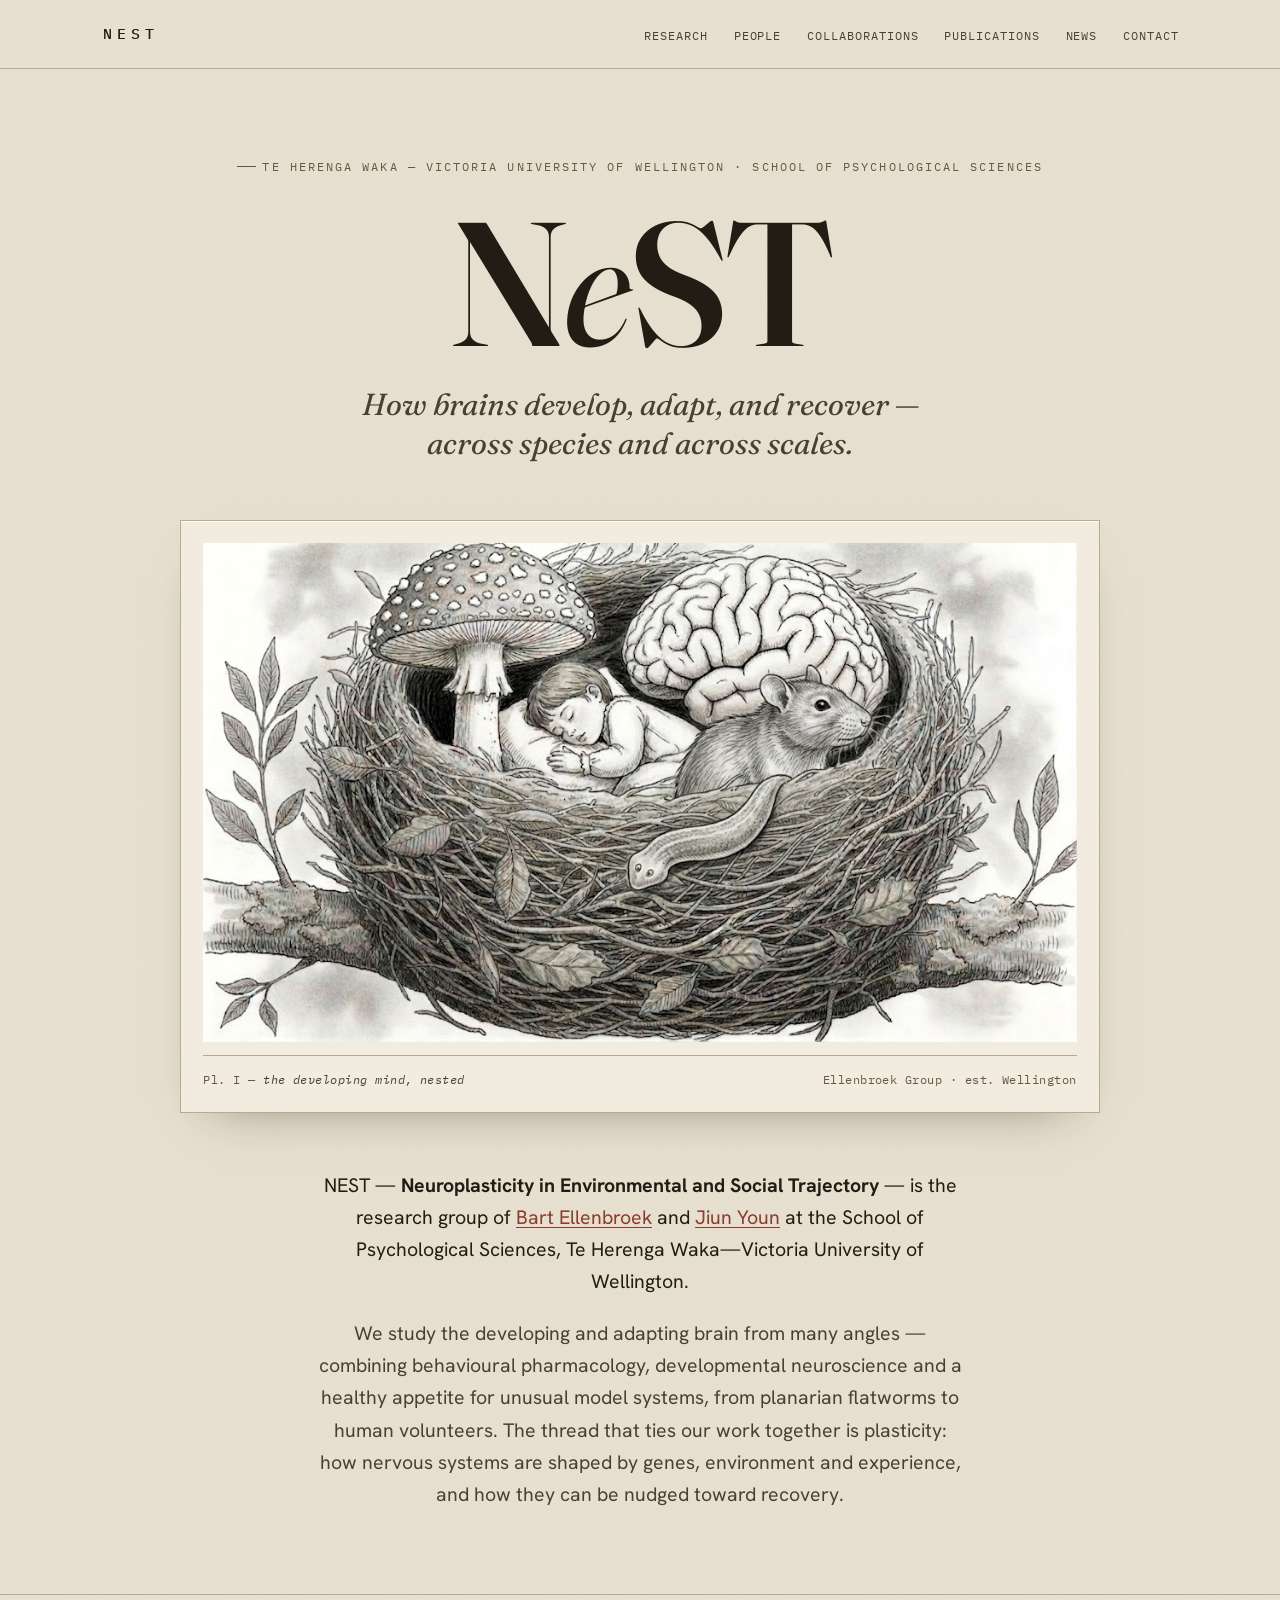
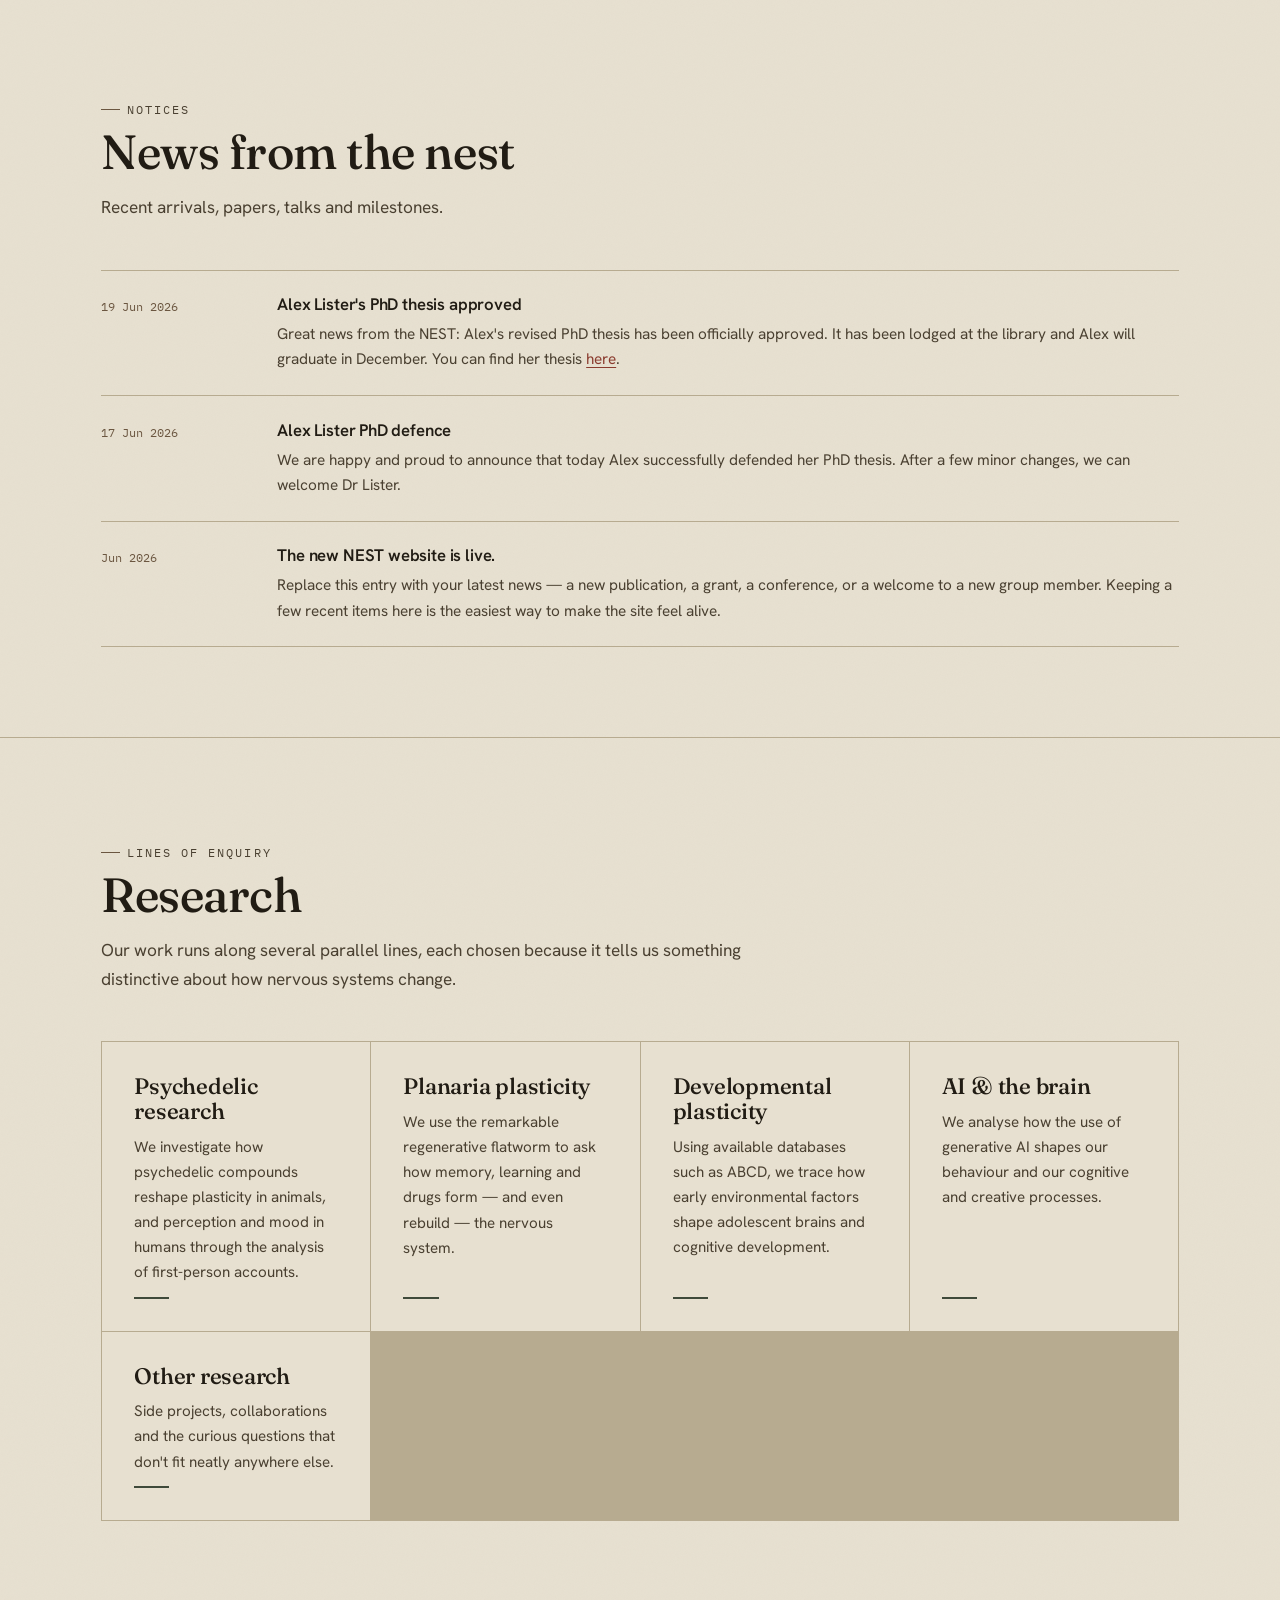
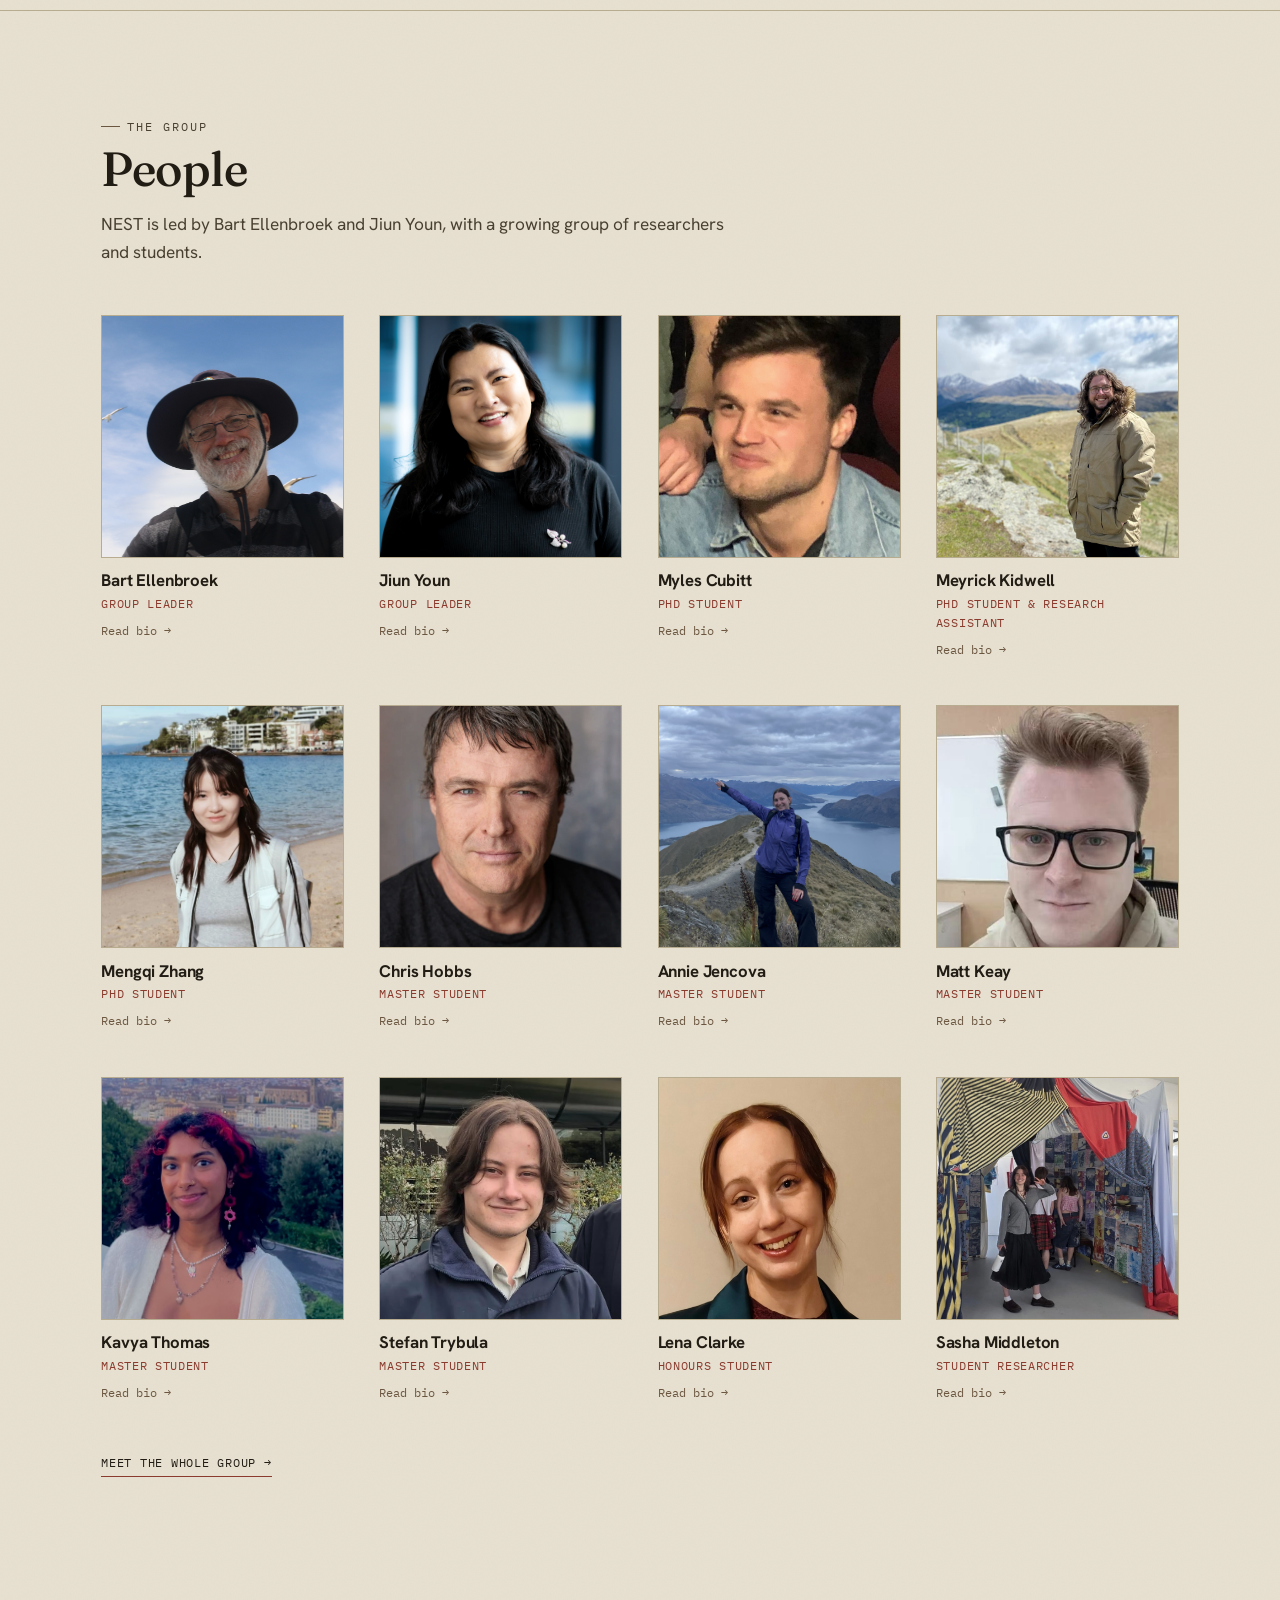
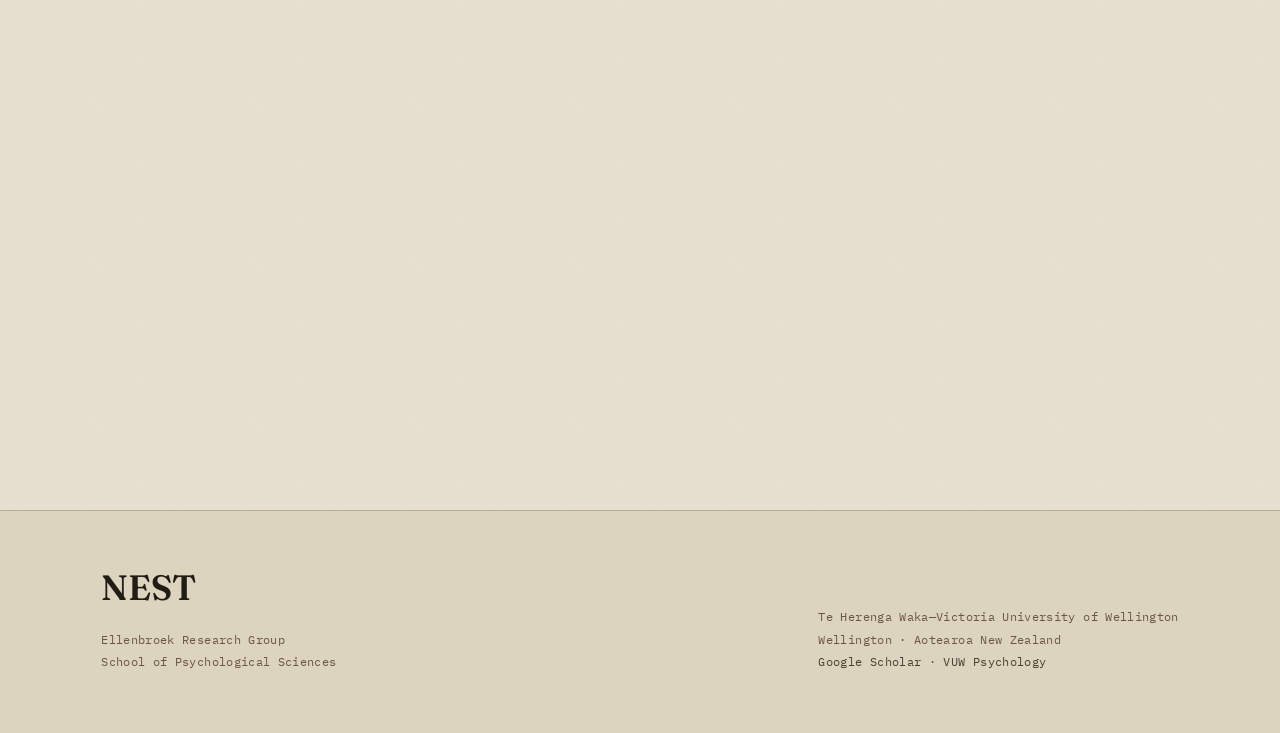
==== index.html @ 7058f15f "Move Annie Jencova between Chris Hobbs and Matt Keay" ====
<!DOCTYPE html>
<html lang="en">
<head>
<meta charset="UTF-8" />
<meta name="viewport" content="width=device-width, initial-scale=1.0" />
<title>NEST — Ellenbroek Research Group · Te Herenga Waka—Victoria University of Wellington</title>
<meta name="description" content="NEST is the research group of Prof. Bart Ellenbroek at the School of Psychological Sciences, Te Herenga Waka—Victoria University of Wellington, studying how brains develop, adapt and recover across species and scales." />

<link rel="preconnect" href="https://fonts.googleapis.com" />
<link rel="preconnect" href="https://fonts.gstatic.com" crossorigin />
<link href="https://fonts.googleapis.com/css2?family=Fraunces:ital,opsz,wght@0,9..144,400;0,9..144,500;0,9..144,600;1,9..144,400&family=Hanken+Grotesk:wght@400;500;600;700&family=IBM+Plex+Mono:wght@400;500&display=swap" rel="stylesheet" />

<link rel="stylesheet" href="styles.css" />
</head>
<body>

<!-- ================= NAV ================= -->
<header class="nav">
  <div class="wrap nav__inner">
    <a class="brand" href="index.html">NEST</a>
    <nav aria-label="Primary">
      <ul class="nav__links">
        <li><a href="index.html#research">Research</a></li>
        <li><a href="people.html">People</a></li>
        <li><a href="collaborations.html">Collaborations</a></li>
        <li><a href="index.html#publications">Publications</a></li>
        <li><a href="index.html#news">News</a></li>
        <li><a href="index.html#contact">Contact</a></li>
      </ul>
    </nav>
  </div>
</header>

<main id="top">

  <!-- ================= HERO / WELCOME ================= -->
  <section class="hero wrap" aria-labelledby="hero-title">
    <p class="eyebrow">Te Herenga Waka — Victoria University of Wellington · School of Psychological Sciences</p>
    <h1 class="hero__title" id="hero-title">N<span>e</span>ST</h1>
    <p class="hero__thesis">How brains develop, adapt, and recover — across species and across scales.</p>

    <figure class="plate">
      <img src="images/Nest_image_2.png" alt="Pen-and-ink illustration: a child sleeping in a woven nest alongside a human brain, a fly-agaric mushroom and a planarian flatworm." />
      <figcaption class="plate__cap">
        <span>Pl.&nbsp;I — <em>the developing mind, nested</em></span>
        <span>Ellenbroek Group · est. Wellington</span>
      </figcaption>
    </figure>

    <div class="hero__intro">
      <p>NEST — <strong>Neuroplasticity in Environmental and Social Trajectory</strong> — is the research group of <a href="https://people.wgtn.ac.nz/bart.ellenbroek" target="_blank" rel="noopener">Bart Ellenbroek</a> and <a href="https://people.wgtn.ac.nz/jiun.youn" target="_blank" rel="noopener">Jiun Youn</a> at the School of Psychological Sciences, Te Herenga Waka—Victoria University of Wellington.</p>
      <p>We study the developing and adapting brain from many angles — combining behavioural pharmacology, developmental neuroscience and a healthy appetite for unusual model systems, from planarian flatworms to human volunteers. The thread that ties our work together is plasticity: how nervous systems are shaped by genes, environment and experience, and how they can be nudged toward recovery.</p>
    </div>
  </section>

  <!-- ================= NEWS ================= -->
  <section class="section" id="news">
    <div class="wrap">
      <div class="section__head">
        <p class="eyebrow">Notices</p>
        <h2>News from the nest</h2>
        <p>Recent arrivals, papers, talks and milestones.</p>
      </div>
      <ul class="news-list">
        <li class="news-item">
          <time datetime="2026-06-19">19 Jun 2026</time>
          <div>
            <h3>Alex Lister's PhD thesis approved</h3>
            <p>Great news from the NEST: Alex's revised PhD thesis has been officially approved. It has been lodged at the library and Alex will graduate in December. You can find her thesis <a href="thesis/PhD/2026_Alex%20Lister.pdf" target="_blank">here</a>.</p>
          </div>
        </li>
        <li class="news-item">
          <time datetime="2026-06-17">17 Jun 2026</time>
          <div>
            <h3>Alex Lister PhD defence</h3>
            <p>We are happy and proud to announce that today Alex successfully defended her PhD thesis. After a few minor changes, we can welcome Dr Lister.</p>
          </div>
        </li>
        <li class="news-item">
          <time datetime="2026-06">Jun 2026</time>
          <div>
            <h3>The new NEST website is live.</h3>
            <p>Replace this entry with your latest news — a new publication, a grant, a conference, or a welcome to a new group member. Keeping a few recent items here is the easiest way to make the site feel alive.</p>
          </div>
        </li>
        <!-- Template/Placeholder for new announcements:
        <li class="news-item">
          <time datetime="2026-00">— —</time>
          <div>
            <h3>Add your next announcement here.</h3>
            <p>Each entry is a date and a short note. Newest at the top.</p>
          </div>
        </li>
        -->
      </ul>
    </div>
  </section>

  <!-- ================= RESEARCH ================= -->
  <section class="section" id="research">
    <div class="wrap">
      <div class="section__head">
        <p class="eyebrow">Lines of enquiry</p>
        <h2>Research</h2>
        <p>Our work runs along several parallel lines, each chosen because it tells us something distinctive about how nervous systems change.</p>
      </div>
      <div class="specimens">
        <a href="psychedelic-research.html" class="specimen" style="text-decoration: none; color: inherit;">
          <h3>Psychedelic research</h3>
          <p>We investigate how psychedelic compounds reshape plasticity in animals, and perception and mood in humans through the analysis of first-person accounts.</p>
          <span class="specimen__rule"></span>
        </a>
        <a href="planaria-plasticity.html" class="specimen" style="text-decoration: none; color: inherit;">
          <h3>Planaria plasticity</h3>
          <p>We use the remarkable regenerative flatworm to ask how memory, learning and drugs form — and even rebuild — the nervous system.</p>
          <span class="specimen__rule"></span>
        </a>
        <a href="developmental-plasticity.html" class="specimen" style="text-decoration: none; color: inherit;">
          <h3>Developmental plasticity</h3>
          <p>Using available databases such as ABCD, we trace how early environmental factors shape adolescent brains and cognitive development.</p>
          <span class="specimen__rule"></span>
        </a>
        <a href="ai-and-the-brain.html" class="specimen" style="text-decoration: none; color: inherit;">
          <h3>AI &amp; the brain</h3>
          <p>We analyse how the use of generative AI shapes our behaviour and our cognitive and creative processes.</p>
          <span class="specimen__rule"></span>
        </a>
        <a href="other-research.html" class="specimen" style="text-decoration: none; color: inherit;">
          <h3>Other research</h3>
          <p>Side projects, collaborations and the curious questions that don't fit neatly anywhere else.</p>
          <span class="specimen__rule"></span>
        </a>
      </div>
    </div>
  </section>

  <!-- ================= PEOPLE (compact — full bios on people.html) ================= -->
  <section class="section" id="people">
    <div class="wrap">
      <div class="section__head">
        <p class="eyebrow">The group</p>
        <h2>People</h2>
        <p>NEST is led by Bart Ellenbroek and Jiun Youn, with a growing group of researchers and students.</p>
      </div>

      <div class="people--compact">
        <a class="person-card" href="people.html#bart-ellenbroek">
          <div class="person__portrait">
            <img src="images/Bart_Ellenbroek.jpg" alt="Portrait of Bart Ellenbroek" />
          </div>
          <h3>Bart Ellenbroek</h3>
          <p class="role">Group leader</p>
          <p class="person__more">Read bio →</p>
        </a>

        <a class="person-card" href="people.html#jiun-youn">
          <div class="person__portrait">
            <img src="images/Jiun_Youn.jpg" alt="Portrait of Jiun Youn" />
          </div>
          <h3>Jiun Youn</h3>
          <p class="role">Group leader</p>
          <p class="person__more">Read bio →</p>
        </a>

        <a class="person-card" href="people.html#myles-cubitt">
          <div class="person__portrait">
            <img src="images/Myles_Cubitt.jpg" alt="Portrait of Myles Cubitt" />
          </div>
          <h3>Myles Cubitt</h3>
          <p class="role">PhD Student</p>
          <p class="person__more">Read bio →</p>
        </a>

        <a class="person-card" href="people.html#meyrick-kidwell">
          <div class="person__portrait">
            <img src="images/Meyrick_Kidwell.jpg" alt="Portrait of Meyrick Kidwell" />
          </div>
          <h3>Meyrick Kidwell</h3>
          <p class="role">PhD Student &amp; Research Assistant</p>
          <p class="person__more">Read bio →</p>
        </a>

        <a class="person-card" href="people.html#mengqi-zhang">
          <div class="person__portrait">
            <img src="images/Mengqi_Zhang.jpg" alt="Portrait of Mengqi Zhang" />
          </div>
          <h3>Mengqi Zhang</h3>
          <p class="role">PhD Student</p>
          <p class="person__more">Read bio →</p>
        </a>

        <a class="person-card" href="people.html#chris-hobbs">
          <div class="person__portrait">
            <img src="images/chris_hobbs.png" alt="Portrait of Chris Hobbs" />
          </div>
          <h3>Chris Hobbs</h3>
          <p class="role">Master Student</p>
          <p class="person__more">Read bio →</p>
        </a>

        <a class="person-card" href="people.html#annie-jencova">
          <div class="person__portrait">
            <img src="images/Annie_Jencova.jpg" alt="Portrait of Annie Jencova" />
          </div>
          <h3>Annie Jencova</h3>
          <p class="role">Master Student</p>
          <p class="person__more">Read bio →</p>
        </a>

        <a class="person-card" href="people.html#matt-keay">
          <div class="person__portrait">
            <img src="images/Matt_Keay.jpg" alt="Portrait of Matt Keay" />
          </div>
          <h3>Matt Keay</h3>
          <p class="role">Master Student</p>
          <p class="person__more">Read bio →</p>
        </a>

        <a class="person-card" href="people.html#kavya-thomas">
          <div class="person__portrait">
            <img src="images/Kavya_Thomas.png" alt="Portrait of Kavya Thomas" />
          </div>
          <h3>Kavya Thomas</h3>
          <p class="role">Master Student</p>
          <p class="person__more">Read bio →</p>
        </a>

        <a class="person-card" href="people.html#stefan-trybula">
          <div class="person__portrait">
            <img src="images/Stefan_Trybula.png" alt="Portrait of Stefan Trybula" />
          </div>
          <h3>Stefan Trybula</h3>
          <p class="role">Master Student</p>
          <p class="person__more">Read bio →</p>
        </a>

        <a class="person-card" href="people.html#lena-clarke">
          <div class="person__portrait">
            <img src="images/Lena_Clarke.jpg" alt="Portrait of Lena Clarke" />
          </div>
          <h3>Lena Clarke</h3>
          <p class="role">Honours Student</p>
          <p class="person__more">Read bio →</p>
        </a>


        <a class="person-card" href="people.html#sasha-middleton">
          <div class="person__portrait">
            <img src="images/Sasha_Middleton.jpg" alt="Portrait of Sasha Middleton" />
          </div>
          <h3>Sasha Middleton</h3>
          <p class="role">Student Researcher</p>
          <p class="person__more">Read bio →</p>
        </a>
      </div>

      <a class="more-link" href="people.html">Meet the whole group →</a>
    </div>
  </section>



  <!-- ================= PUBLICATIONS + CONTACT ================= -->
  <section class="section" id="publications" aria-label="Publications and contact">
    <div class="wrap">
      <div class="band">
        <div>
          <p class="eyebrow">The record</p>
          <h2>Publications</h2>
          <p>Our full and current list of papers lives on Google Scholar, where it updates itself — citations, co-authors and all.</p>
          <a class="btn" href="https://scholar.google.com/citations?user=BgnnjqAAAAAJ" target="_blank" rel="noopener">View on Google Scholar →</a>
        </div>
        <div id="contact">
          <p class="eyebrow">Find us</p>
          <h2>Contact</h2>
          <p>Interested in joining, collaborating, or just curious about the work? We'd love to hear from you.</p>
          <a class="btn btn--ghost" href="mailto:bart.ellenbroek@vuw.ac.nz">Email the group →</a>
        </div>
      </div>
    </div>
  </section>

</main>

<!-- ================= FOOTER ================= -->
<footer>
  <div class="wrap footer__inner">
    <div>
      <div class="footer__brand">NEST</div>
      <p class="footer__meta">Ellenbroek Research Group<br/>School of Psychological Sciences</p>
    </div>
    <p class="footer__meta">
      Te Herenga Waka—Victoria University of Wellington<br/>
      Wellington · Aotearoa New Zealand<br/>
      <a href="https://scholar.google.com/citations?user=BgnnjqAAAAAJ" target="_blank" rel="noopener">Google Scholar</a> ·
      <a href="https://www.wgtn.ac.nz/psyc" target="_blank" rel="noopener">VUW Psychology</a>
    </p>
  </div>
</footer>

<script>
  // Motion-safe scroll reveal
  (function () {
    if (window.matchMedia('(prefers-reduced-motion: reduce)').matches) return;
    var els = document.querySelectorAll('.section, .hero__intro, .plate');
    els.forEach(function (el) { el.classList.add('reveal'); });
    var io = new IntersectionObserver(function (entries) {
      entries.forEach(function (e) {
        if (e.isIntersecting) { e.target.classList.add('is-in'); io.unobserve(e.target); }
      });
    }, { threshold: 0.08 });
    els.forEach(function (el) { io.observe(el); });
  })();
</script>

</body>
</html>
---- styles.css ----
/* ============================================================
     NEST — a field-monograph identity
     Palette and type pulled from the group's ink illustrations.
     ============================================================ */
  :root {
    --paper:      #e7e0d0;   /* aged page */
    --paper-2:    #f1ecdf;   /* lifted card */
    --paper-3:    #ddd4c0;   /* sunk / footer */
    --ink:        #211c14;   /* warm near-black */
    --ink-soft:   #4a4031;   /* secondary text */
    --bistre:     #6b5640;   /* sepia line work */
    --madder:     #8a3b2e;   /* fly-agaric red — the one accent */
    --moss:       #3f4a3a;   /* botanical green */
    --hairline:   #b7ab90;   /* fine rules */

    --display: "Fraunces", Georgia, serif;
    --body: "Hanken Grotesk", system-ui, -apple-system, sans-serif;
    --mono: "IBM Plex Mono", ui-monospace, monospace;

    --measure: 65ch;
    --gutter: clamp(1.25rem, 4vw, 4rem);
    --maxw: 1180px;
  }

  *, *::before, *::after { box-sizing: border-box; }

  html { scroll-behavior: smooth; scroll-padding-top: 5rem; }
  @media (prefers-reduced-motion: reduce) {
    html { scroll-behavior: auto; }
    *, *::before, *::after { animation-duration: .001ms !important; transition-duration: .001ms !important; }
  }

  body {
    margin: 0;
    background-color: var(--paper);
    /* faint paper grain */
    background-image: url("data:image/svg+xml,%3Csvg xmlns='http://www.w3.org/2000/svg' width='160' height='160'%3E%3Cfilter id='n'%3E%3CfeTurbulence type='fractalNoise' baseFrequency='0.9' numOctaves='2' stitchTiles='stitch'/%3E%3CfeColorMatrix type='saturate' values='0'/%3E%3C/filter%3E%3Crect width='100%25' height='100%25' filter='url(%23n)' opacity='0.035'/%3E%3C/svg%3E");
    color: var(--ink);
    font-family: var(--body);
    font-size: clamp(1rem, 0.96rem + 0.2vw, 1.08rem);
    line-height: 1.65;
    -webkit-font-smoothing: antialiased;
    text-rendering: optimizeLegibility;
  }

  .wrap { width: 100%; max-width: var(--maxw); margin-inline: auto; padding-inline: var(--gutter); }

  a { color: var(--madder); text-underline-offset: 3px; text-decoration-thickness: 1px; }
  a:hover { color: var(--ink); }

  :focus-visible { outline: 2px solid var(--madder); outline-offset: 3px; border-radius: 2px; }

  img { max-width: 100%; display: block; }

  /* ---------- shared type devices ---------- */
  .eyebrow {
    font-family: var(--mono);
    font-size: .72rem;
    letter-spacing: .18em;
    text-transform: uppercase;
    color: var(--bistre);
    display: inline-flex;
    align-items: center;
    gap: .6em;
  }
  .eyebrow::before {
    content: "";
    width: 1.6em; height: 1px;
    background: var(--bistre);
    display: inline-block;
  }

  h1, h2, h3 { font-family: var(--display); font-weight: 500; line-height: 1.04; letter-spacing: -0.01em; margin: 0; }

  .section { padding-block: clamp(3.5rem, 7vw, 6rem); border-top: 1px solid var(--hairline); }
  .section__head { max-width: var(--measure); margin-bottom: clamp(2rem, 4vw, 3rem); }
  .section__head h2 { font-size: clamp(1.9rem, 1.3rem + 2.6vw, 3rem); margin-top: .5rem; }
  .section__head p { color: var(--ink-soft); margin: 1rem 0 0; }

  /* ============================================================
     NAV
     ============================================================ */
  .nav {
    position: sticky; top: 0; z-index: 50;
    background: color-mix(in srgb, var(--paper) 88%, transparent);
    backdrop-filter: blur(8px);
    border-bottom: 1px solid var(--hairline);
  }
  .nav__inner { display: flex; align-items: center; justify-content: space-between; gap: 1rem; height: 4.25rem; }
  .brand { font-family: var(--mono); font-weight: 500; letter-spacing: .34em; font-size: .95rem; color: var(--ink); text-decoration: none; padding-left: .1em; }
  .brand:hover { color: var(--madder); }
  .nav__links { display: flex; gap: clamp(.8rem, 2vw, 1.7rem); list-style: none; margin: 0; padding: 0; }
  .nav__links a { font-family: var(--mono); font-size: .76rem; letter-spacing: .08em; text-transform: uppercase; color: var(--ink-soft); text-decoration: none; }
  .nav__links a:hover { color: var(--madder); }
  .nav__toggle { display: none; }
  @media (max-width: 760px) {
    .nav__links { display: none; }
    .nav__inner { height: 3.6rem; }
  }

  /* ============================================================
     HERO
     ============================================================ */
  .hero { padding-block: clamp(3rem, 6vw, 5.5rem) clamp(2.5rem, 5vw, 4rem); text-align: center; }
  .hero__title {
    font-size: clamp(4.2rem, 14vw, 11rem);
    font-weight: 600;
    letter-spacing: -0.02em;
    line-height: .9;
    margin: 1rem 0 0;
  }
  .hero__title span { font-style: italic; font-weight: 400; }
  .hero__thesis {
    font-family: var(--display);
    font-size: clamp(1.25rem, 0.9rem + 1.5vw, 1.9rem);
    font-style: italic;
    color: var(--ink-soft);
    max-width: 30ch;
    margin: 1.4rem auto 0;
    line-height: 1.3;
  }

  /* the plate — the framed centrepiece illustration */
  .plate {
    margin: clamp(2.5rem, 5vw, 3.5rem) auto 0;
    max-width: 920px;
    background: var(--paper-2);
    padding: clamp(.9rem, 2vw, 1.4rem);
    border: 1px solid var(--hairline);
    box-shadow: 0 1px 0 #fffdf6 inset, 0 22px 50px -34px rgba(33,28,20,.55);
  }
  .plate img { width: 100%; filter: contrast(1.02); }
  .plate__cap {
    display: flex; flex-wrap: wrap; justify-content: space-between; gap: .4rem 1rem;
    font-family: var(--mono); font-size: .73rem; letter-spacing: .04em; color: var(--bistre);
    padding-top: .85rem; margin-top: .85rem; border-top: 1px solid var(--hairline);
  }
  .plate__cap em { font-style: italic; color: var(--ink-soft); }

  .hero__intro { max-width: var(--measure); margin: clamp(2.5rem, 5vw, 3.5rem) auto 0; }
  .hero__intro p { font-size: clamp(1.05rem, 1rem + 0.4vw, 1.22rem); color: var(--ink-soft); }
  .hero__intro p:first-child { color: var(--ink); }

  /* ============================================================
     NEWS
     ============================================================ */
  .news-list { list-style: none; margin: 0; padding: 0; display: grid; gap: 0; }
  .news-item {
    display: grid; grid-template-columns: 9.5rem 1fr; gap: 1.5rem;
    padding: 1.4rem 0; border-top: 1px solid var(--hairline);
  }
  .news-item:last-child { border-bottom: 1px solid var(--hairline); }
  .news-item time { font-family: var(--mono); font-size: .78rem; color: var(--bistre); padding-top: .2rem; }
  .news-item h3 { font-family: var(--body); font-weight: 600; font-size: 1.05rem; line-height: 1.4; }
  .news-item p { margin: .35rem 0 0; color: var(--ink-soft); font-size: .96rem; }
  @media (max-width: 620px) { .news-item { grid-template-columns: 1fr; gap: .3rem; } }

  /* ============================================================
     RESEARCH — specimen plates
     ============================================================ */
  .specimens { display: grid; grid-template-columns: repeat(auto-fill, minmax(260px, 1fr)); gap: 1px; background: var(--hairline); border: 1px solid var(--hairline); }
  .specimen { background: var(--paper); padding: clamp(1.5rem, 3vw, 2rem); display: flex; flex-direction: column; gap: .7rem; transition: background .25s ease; }
  .specimen:hover { background: var(--paper-2); }
  .specimen__code { font-family: var(--mono); font-size: .74rem; letter-spacing: .1em; color: var(--madder); }
  .specimen h3 { font-size: 1.4rem; line-height: 1.1; }
  .specimen p { margin: 0; color: var(--ink-soft); font-size: .95rem; }
  .specimen__rule { width: 2.2rem; height: 2px; background: var(--moss); margin-top: auto; }

  /* ============================================================
     PEOPLE
     ============================================================ */
  .people { display: grid; grid-template-columns: repeat(auto-fill, minmax(220px, 1fr)); gap: clamp(1.5rem, 3vw, 2.2rem); }
  .person { display: flex; flex-direction: column; }
  .person__portrait {
    aspect-ratio: 1 / 1; overflow: hidden; background: var(--paper-3);
    border: 1px solid var(--hairline); margin-bottom: .9rem;
  }
  .person__portrait img { width: 100%; height: 100%; object-fit: cover; filter: grayscale(.15) contrast(1.02); }
  .person__portrait--placeholder { display: grid; place-items: center; }
  .person__monogram { font-family: var(--display); font-size: 3.4rem; color: var(--bistre); }
  .person h3 { font-family: var(--body); font-weight: 700; font-size: 1.05rem; }
  .person .role { font-family: var(--mono); font-size: .72rem; letter-spacing: .06em; text-transform: uppercase; color: var(--madder); margin: .25rem 0 .5rem; }
  .person p { margin: 0; color: var(--ink-soft); font-size: .9rem; }

  .alumni { margin-top: clamp(2.5rem, 5vw, 3.5rem); padding-top: 2rem; border-top: 1px solid var(--hairline); }
  .alumni h3 { font-family: var(--mono); font-weight: 500; font-size: .8rem; letter-spacing: .14em; text-transform: uppercase; color: var(--bistre); margin-bottom: 1rem; }
  .alumni ul { columns: 2; column-gap: 2.5rem; list-style: none; margin: 0; padding: 0; }
  .alumni li { padding: .35rem 0; border-bottom: 1px dotted var(--hairline); break-inside: avoid; color: var(--ink-soft); }
  @media (max-width: 560px) { .alumni ul { columns: 1; } }

  /* ============================================================
     COLLABORATIONS
     ============================================================ */
  .collab { display: grid; grid-template-columns: 1.1fr 1fr; gap: clamp(2rem, 5vw, 4rem); align-items: center; }
  @media (max-width: 820px) { .collab { grid-template-columns: 1fr; } }
  .collab__map { border: 1px solid var(--hairline); background: var(--paper-2); padding: 1.2rem; }
  .collab__map svg { width: 100%; height: auto; display: block; }
  .collab__note { font-family: var(--mono); font-size: .72rem; color: var(--bistre); text-align: center; margin-top: .8rem; letter-spacing: .04em; }
  .collab ul { list-style: none; padding: 0; margin: 1.5rem 0 0; }
  .collab li { padding: .55rem 0; border-bottom: 1px solid var(--hairline); display: flex; align-items: baseline; gap: .8rem; }
  .collab li span { font-family: var(--mono); font-size: .72rem; color: var(--madder); }

  /* ============================================================
     PUBLICATIONS + CONTACT (split band)
     ============================================================ */
  .band { display: grid; grid-template-columns: 1fr 1fr; gap: 1px; background: var(--hairline); border: 1px solid var(--hairline); }
  @media (max-width: 720px) { .band { grid-template-columns: 1fr; } }
  .band > div { background: var(--paper); padding: clamp(2rem, 4vw, 3rem); }
  .band h2 { font-size: clamp(1.6rem, 1.2rem + 1.5vw, 2.2rem); margin-bottom: .8rem; }
  .band p { color: var(--ink-soft); max-width: 42ch; }
  .btn {
    display: inline-flex; align-items: center; gap: .6em; margin-top: 1.4rem;
    font-family: var(--mono); font-size: .78rem; letter-spacing: .06em; text-transform: uppercase;
    color: var(--paper-2); background: var(--ink); text-decoration: none;
    padding: .85em 1.3em; border: 1px solid var(--ink); transition: background .2s ease, color .2s ease;
  }
  .btn:hover { background: var(--madder); border-color: var(--madder); color: #fff; }
  .btn--ghost { background: transparent; color: var(--ink); }
  .btn--ghost:hover { background: var(--ink); color: var(--paper-2); }

  /* ============================================================
     FOOTER
     ============================================================ */
  footer { background: var(--paper-3); border-top: 1px solid var(--hairline); padding-block: 3rem; }
  .footer__inner { display: flex; flex-wrap: wrap; justify-content: space-between; gap: 1.5rem; align-items: flex-end; }
  .footer__brand { font-family: var(--display); font-size: 2.2rem; font-weight: 600; }
  .footer__meta { font-family: var(--mono); font-size: .74rem; color: var(--bistre); line-height: 1.9; letter-spacing: .03em; }
  .footer__meta a { color: var(--ink-soft); text-decoration: none; }
  .footer__meta a:hover { color: var(--madder); }

  /* small reveal on scroll, motion-safe only */
  @media (prefers-reduced-motion: no-preference) {
    .reveal { opacity: 0; transform: translateY(14px); transition: opacity .7s ease, transform .7s ease; }
    .reveal.is-in { opacity: 1; transform: none; }
  }

  /* ============================================================
     ADDITIONS — multi-page: compact people, "more" links,
     full bio entries, collaborations page
     ============================================================ */

  /* a quiet "see more" link that sits under a section */
  .more-link {
    display: inline-flex; align-items: center; gap: .5em;
    margin-top: clamp(1.8rem, 3vw, 2.6rem);
    font-family: var(--mono); font-size: .78rem; letter-spacing: .06em; text-transform: uppercase;
    color: var(--ink); text-decoration: none; padding-bottom: .3em;
    border-bottom: 1px solid var(--madder);
  }
  .more-link:hover { color: var(--madder); }

  /* COMPACT people grid (main page): photo + name + role, whole card links out */
  .people--compact { display: grid; grid-template-columns: repeat(auto-fill, minmax(200px, 1fr)); gap: clamp(1.5rem, 3vw, 2.2rem); }
  a.person-card { text-decoration: none; color: inherit; display: flex; flex-direction: column; }
  a.person-card .person__portrait { transition: border-color .2s ease; }
  a.person-card:hover .person__portrait { border-color: var(--madder); }
  a.person-card h3 { font-family: var(--body); font-weight: 700; font-size: 1.05rem; }
  a.person-card .role { font-family: var(--mono); font-size: .72rem; letter-spacing: .06em; text-transform: uppercase; color: var(--madder); margin: .25rem 0 0; }
  a.person-card .person__more { font-family: var(--mono); font-size: .72rem; color: var(--bistre); margin-top: .5rem; }
  a.person-card:hover .person__more { color: var(--madder); }

  /* FULL bio entries (people page): portrait beside prose */
  .bio { display: grid; grid-template-columns: 230px 1fr; gap: clamp(1.5rem, 4vw, 3rem); padding-block: clamp(2.2rem, 4vw, 3rem); border-top: 1px solid var(--hairline); scroll-margin-top: 6rem; }
  .bio:first-of-type { border-top: none; }
  .bio__portrait { aspect-ratio: 1 / 1; overflow: hidden; background: var(--paper-3); border: 1px solid var(--hairline); }
  .bio__portrait img { width: 100%; height: 100%; object-fit: cover; filter: grayscale(.15) contrast(1.02); }
  .bio__portrait--placeholder { display: grid; place-items: center; }
  .bio__portrait--placeholder .person__monogram { font-size: 4rem; }
  .bio__body h2 { font-size: clamp(1.6rem, 1.2rem + 1.4vw, 2.1rem); }
  .bio__body .role { font-family: var(--mono); font-size: .74rem; letter-spacing: .07em; text-transform: uppercase; color: var(--madder); margin: .4rem 0 1rem; }
  .bio__body p { color: var(--ink-soft); max-width: var(--measure); }
  .bio__body p + p { margin-top: 1rem; }
  .bio__links { margin-top: 1.1rem; display: flex; flex-wrap: wrap; gap: 1.2rem; }
  .bio__links a { font-family: var(--mono); font-size: .74rem; letter-spacing: .04em; }
  @media (max-width: 640px) {
    .bio { grid-template-columns: 1fr; }
    .bio__portrait { max-width: 220px; }
  }

  /* page sub-header used on interior pages */
  .pagehead { padding-block: clamp(3rem, 6vw, 5rem) clamp(1rem, 2vw, 1.5rem); }
  .pagehead h1 { font-size: clamp(2.6rem, 1.8rem + 3.5vw, 4.5rem); font-weight: 600; margin-top: .6rem; }
  .pagehead p { color: var(--ink-soft); max-width: var(--measure); margin: 1.1rem 0 0; font-size: clamp(1.05rem, 1rem + 0.4vw, 1.2rem); }

  /* collaborations: full directory grouped by region */
  .collab-group { padding-block: clamp(1.8rem, 3vw, 2.4rem); border-top: 1px solid var(--hairline); }
  .collab-group > h2 { font-family: var(--mono); font-weight: 500; font-size: .82rem; letter-spacing: .14em; text-transform: uppercase; color: var(--bistre); margin-bottom: 1rem; }
  .collab-group ul { list-style: none; margin: 0; padding: 0; display: grid; grid-template-columns: repeat(auto-fill, minmax(280px, 1fr)); gap: .2rem 2.5rem; }
  .collab-group li { padding: .6rem 0; border-bottom: 1px solid var(--hairline); }
  .collab-group li strong { font-weight: 600; }
  .collab-group li span { display: block; font-size: .88rem; color: var(--bistre); }
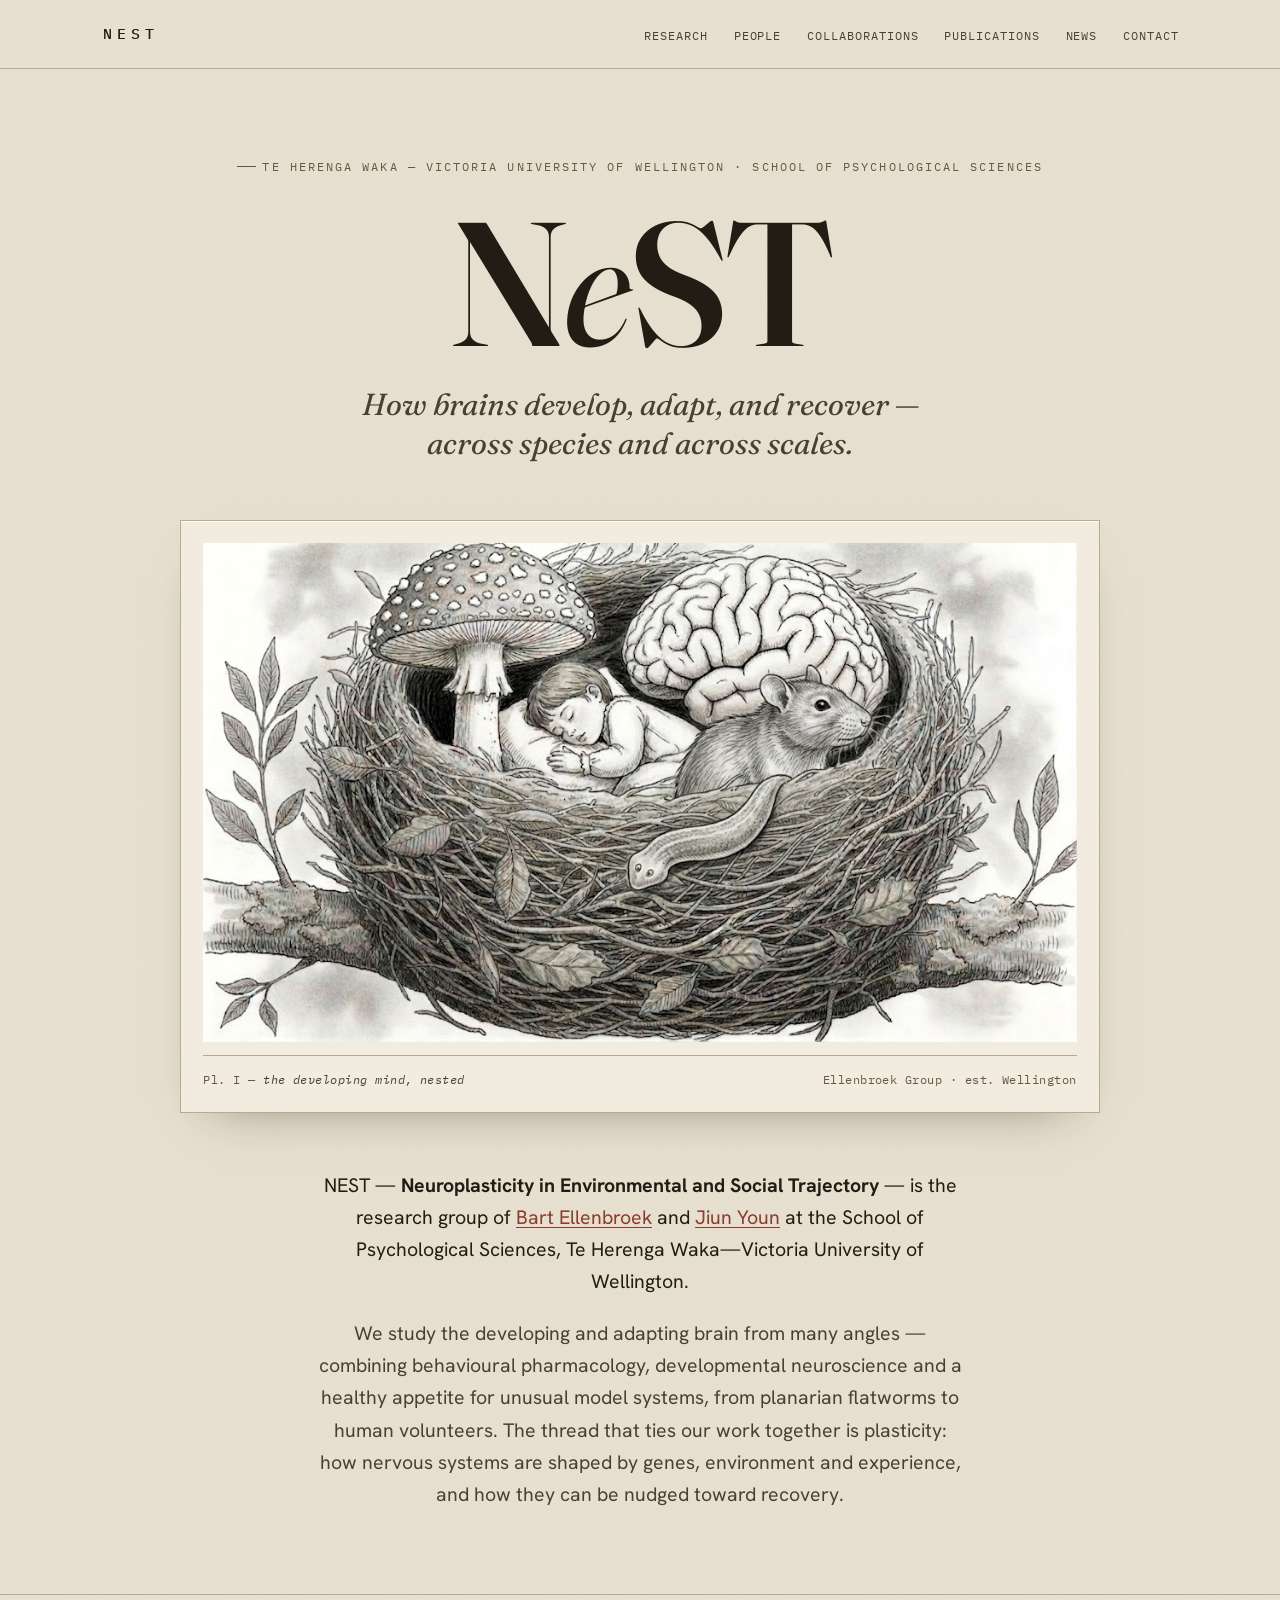
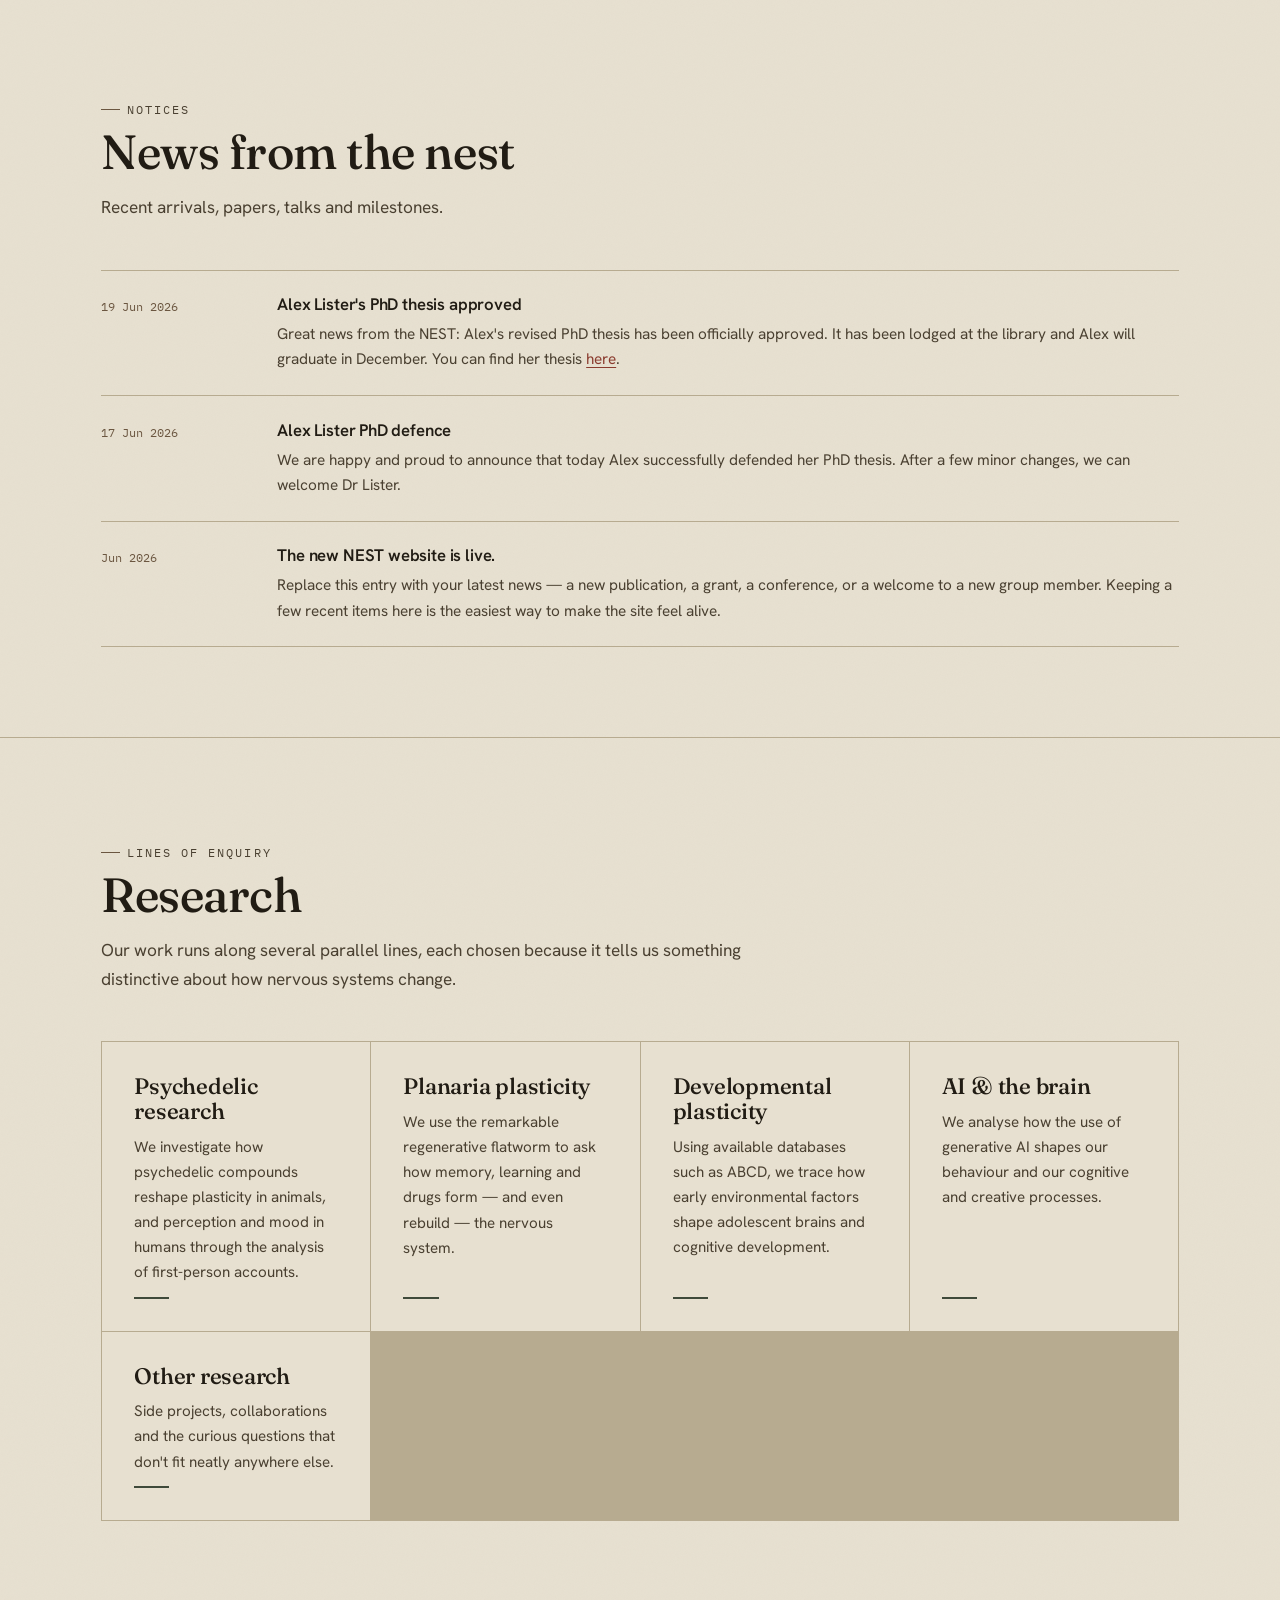
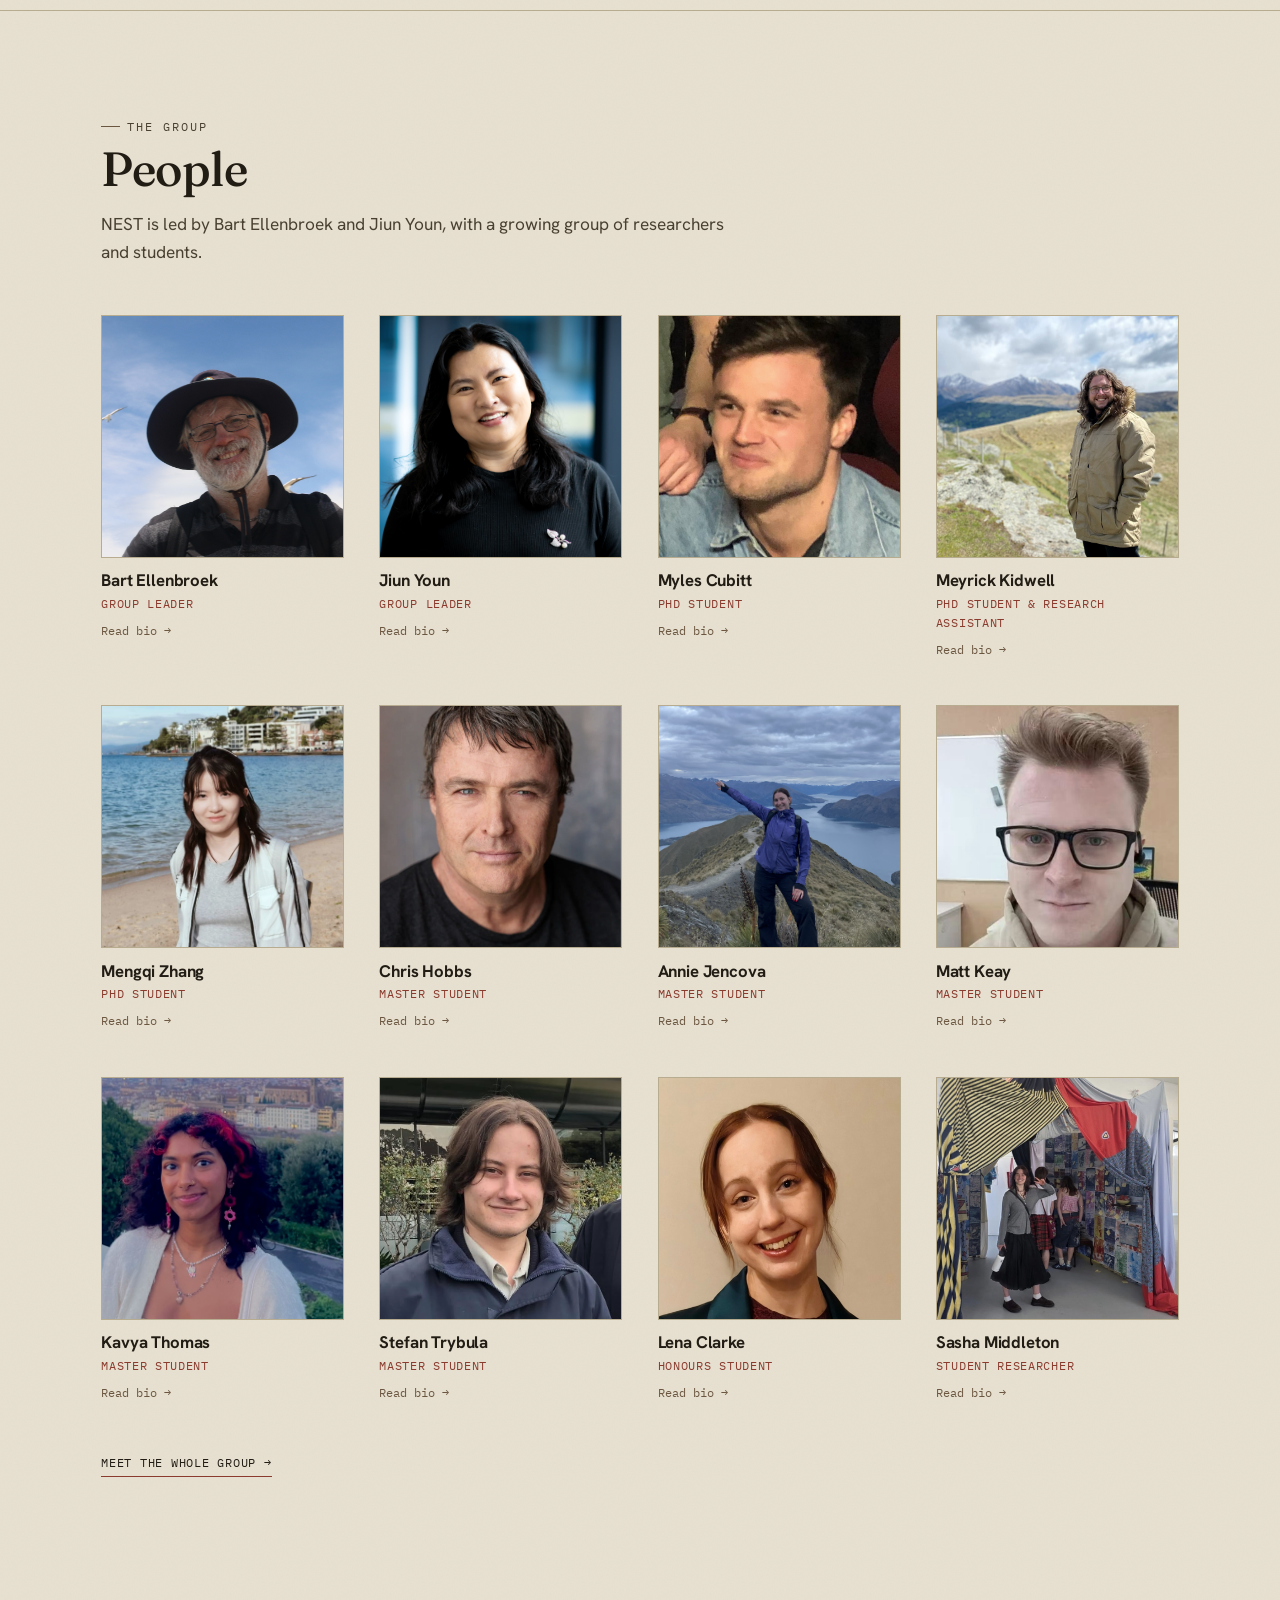
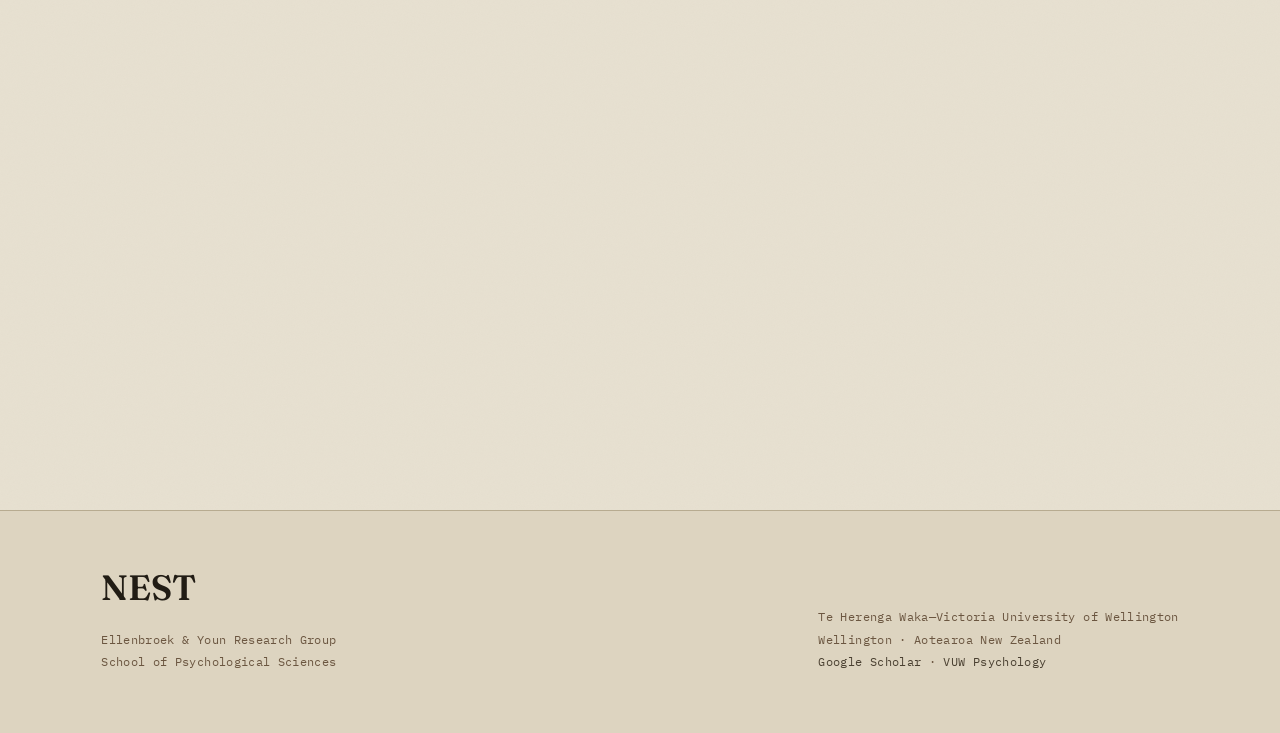
==== commit c5f37ebb: "Update group name to Ellenbroek & Youn Research Group" ====
--- a/index.html
+++ b/index.html
@@ -3,7 +3,7 @@
 <head>
 <meta charset="UTF-8" />
 <meta name="viewport" content="width=device-width, initial-scale=1.0" />
-<title>NEST — Ellenbroek Research Group · Te Herenga Waka—Victoria University of Wellington</title>
+<title>NEST — Ellenbroek & Youn Research Group · Te Herenga Waka—Victoria University of Wellington</title>
 <meta name="description" content="NEST is the research group of Prof. Bart Ellenbroek at the School of Psychological Sciences, Te Herenga Waka—Victoria University of Wellington, studying how brains develop, adapt and recover across species and scales." />
 
 <link rel="preconnect" href="https://fonts.googleapis.com" />
@@ -287,7 +287,7 @@
   <div class="wrap footer__inner">
     <div>
       <div class="footer__brand">NEST</div>
-      <p class="footer__meta">Ellenbroek Research Group<br/>School of Psychological Sciences</p>
+      <p class="footer__meta">Ellenbroek & Youn Research Group<br/>School of Psychological Sciences</p>
     </div>
     <p class="footer__meta">
       Te Herenga Waka—Victoria University of Wellington<br/>
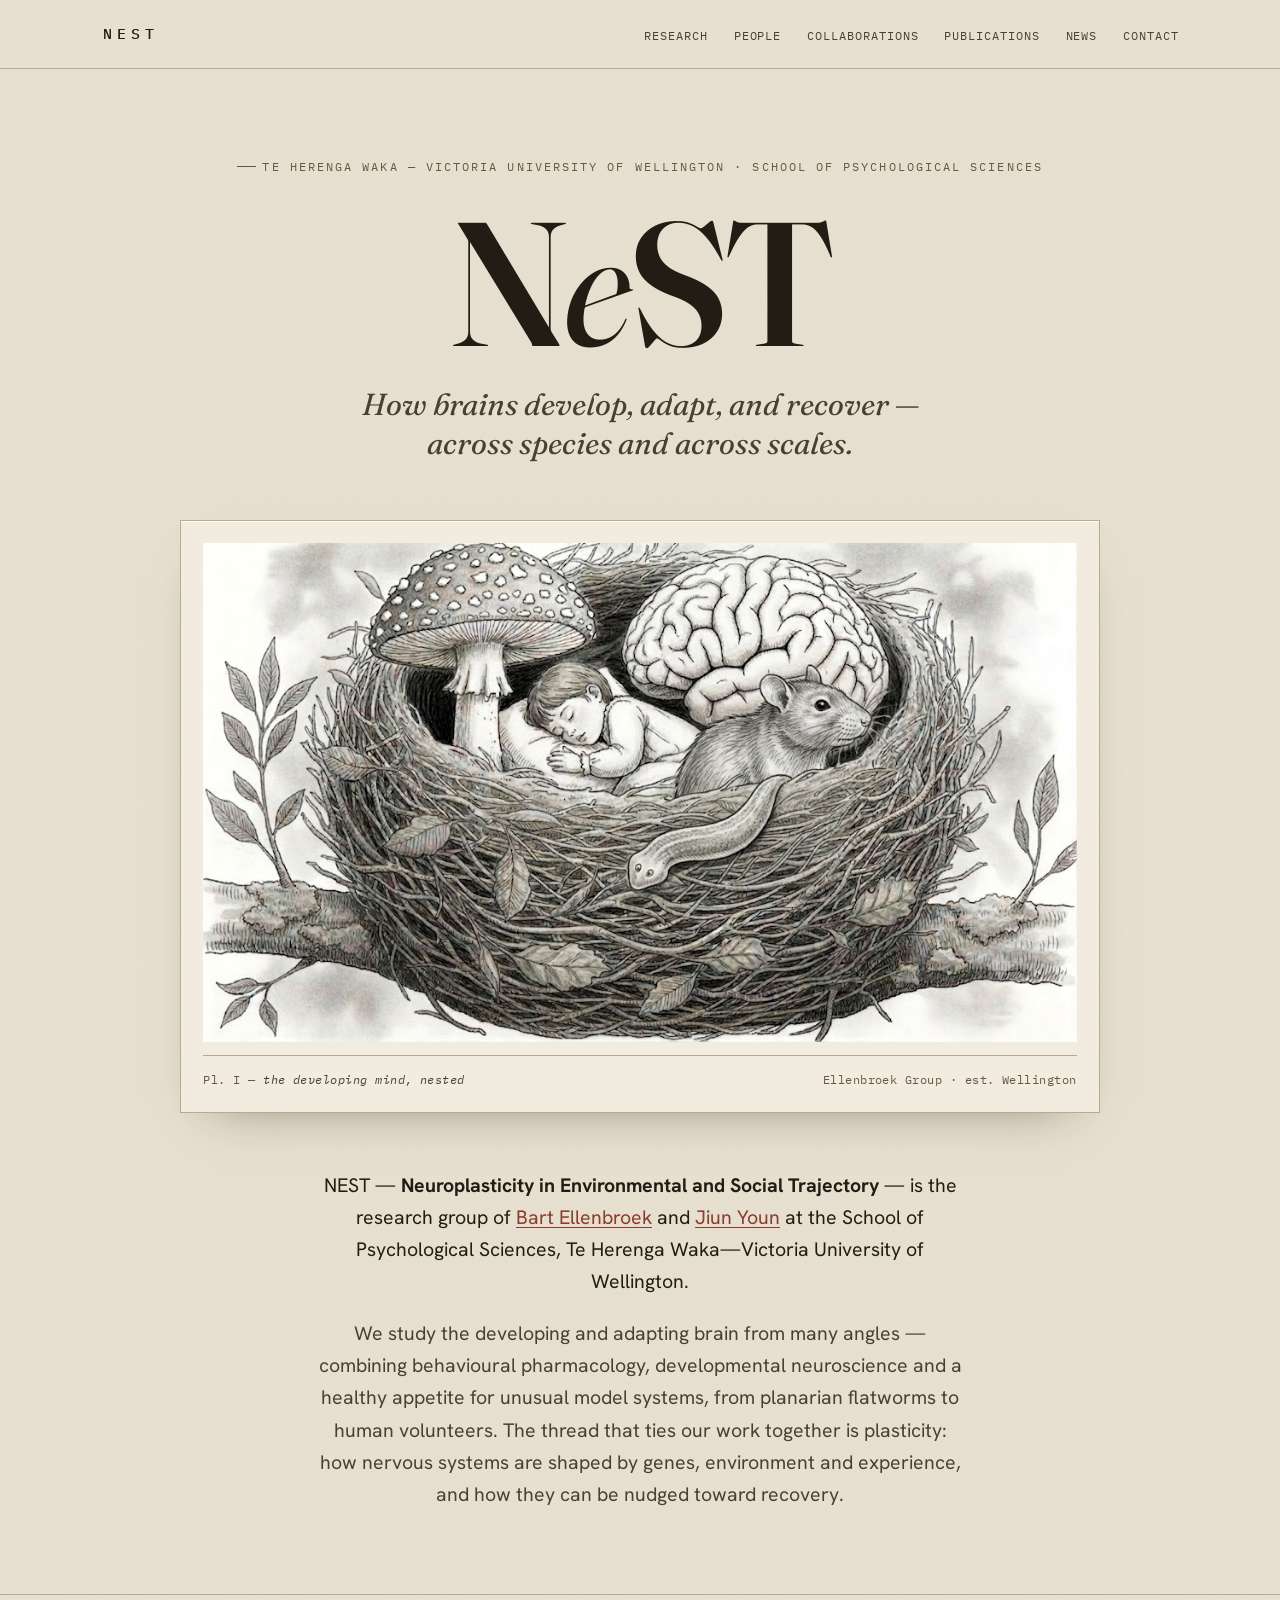
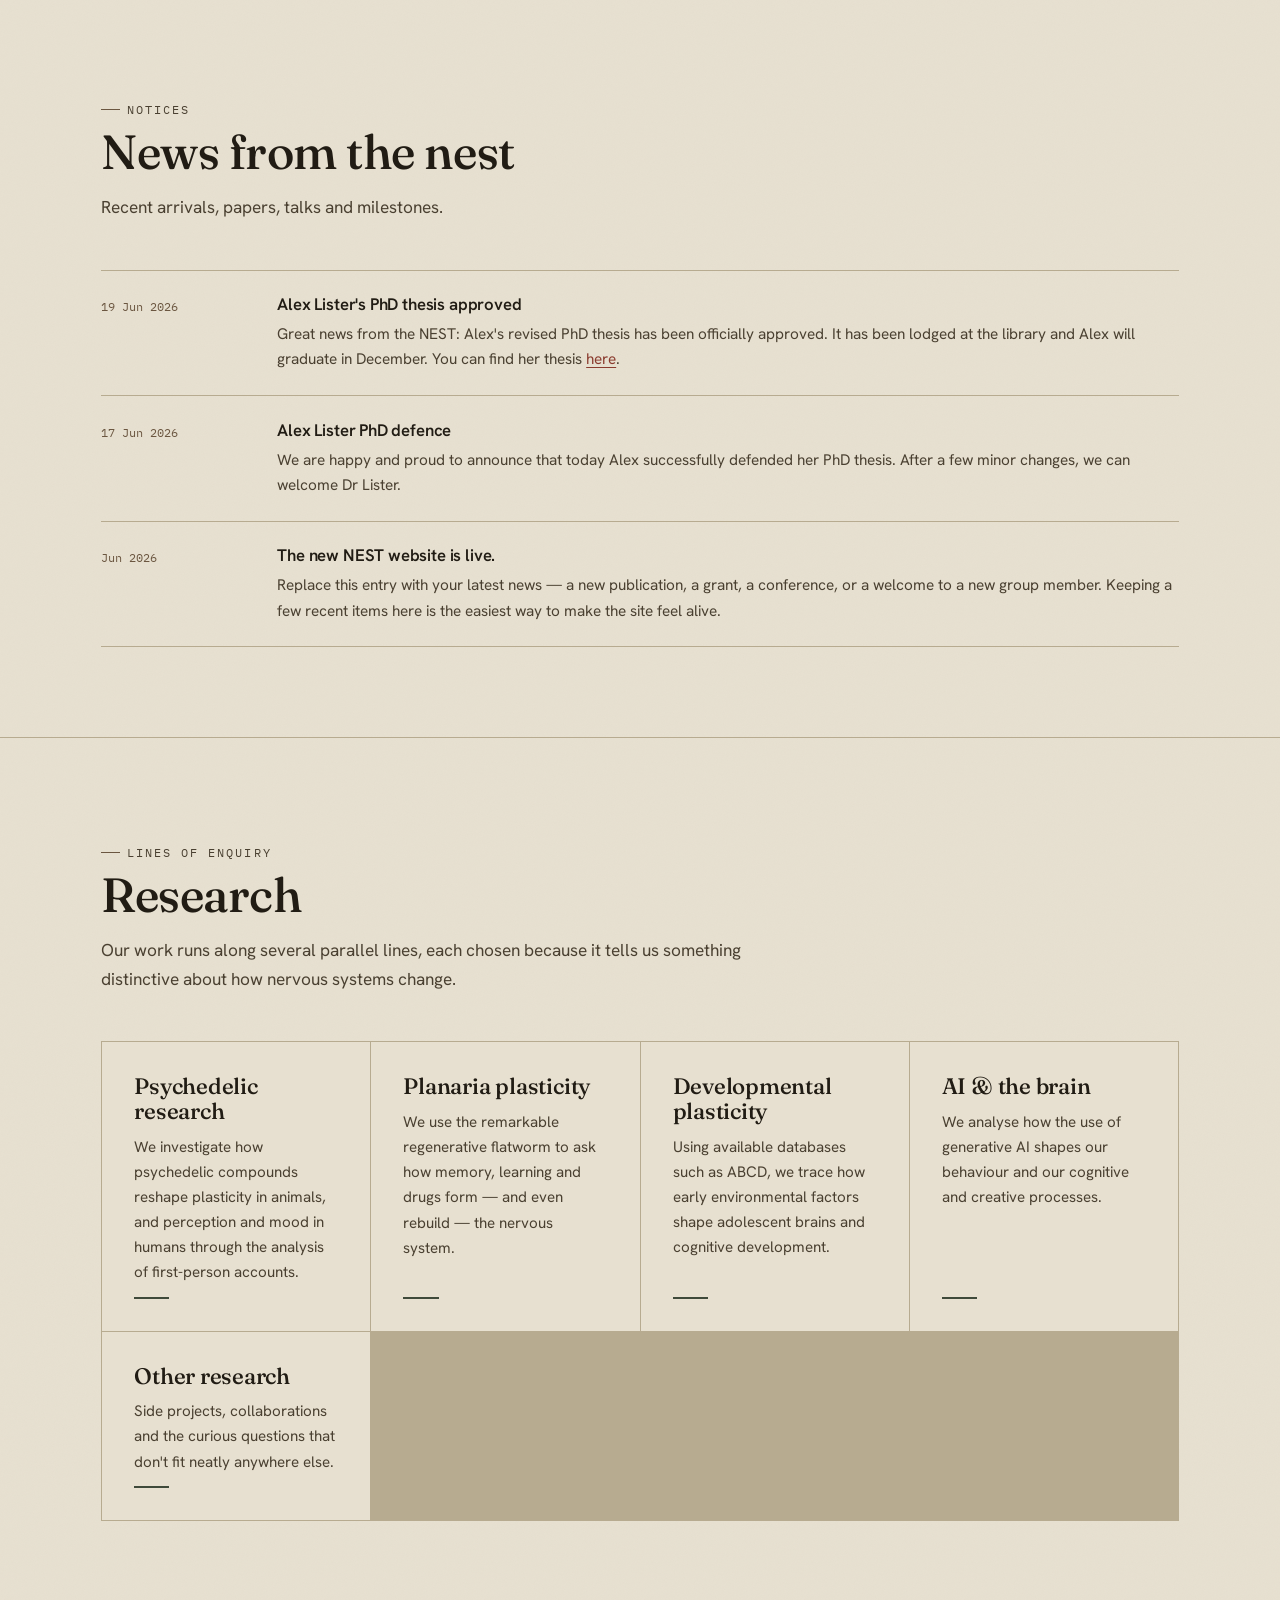
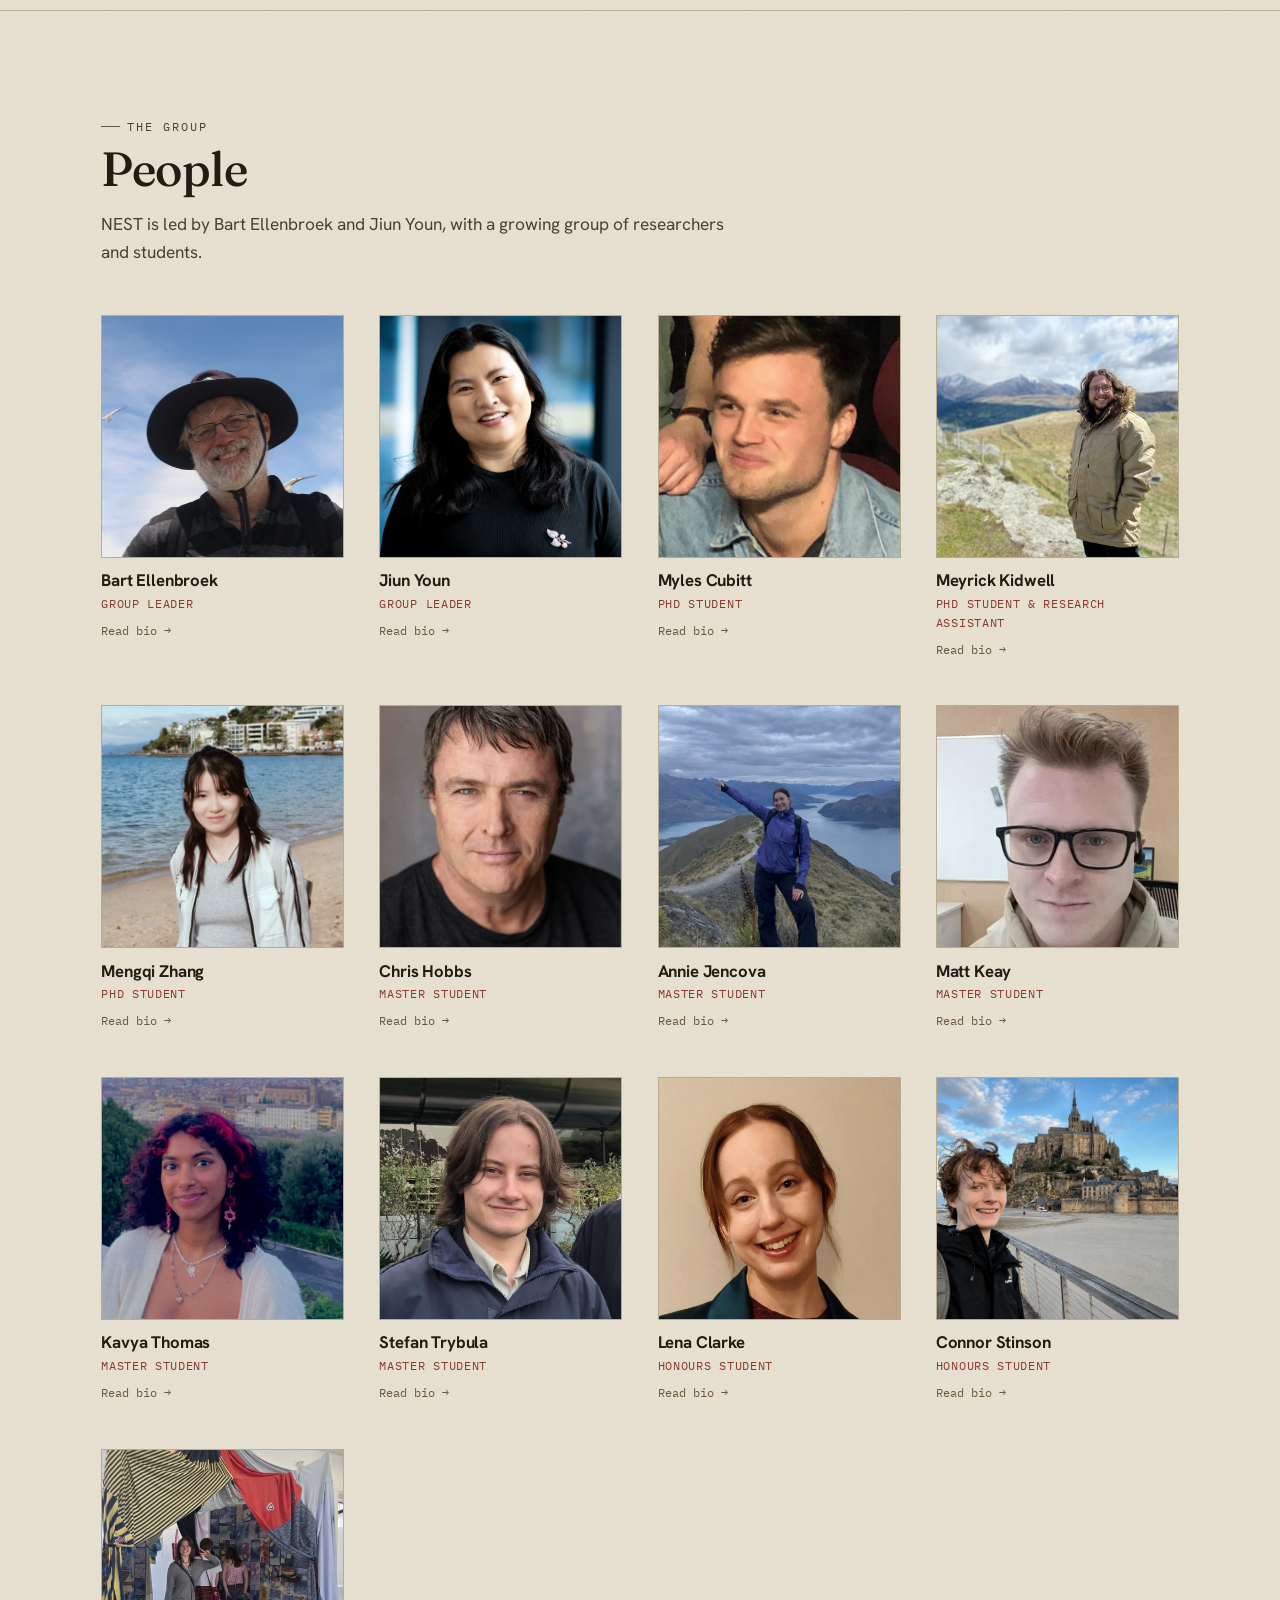
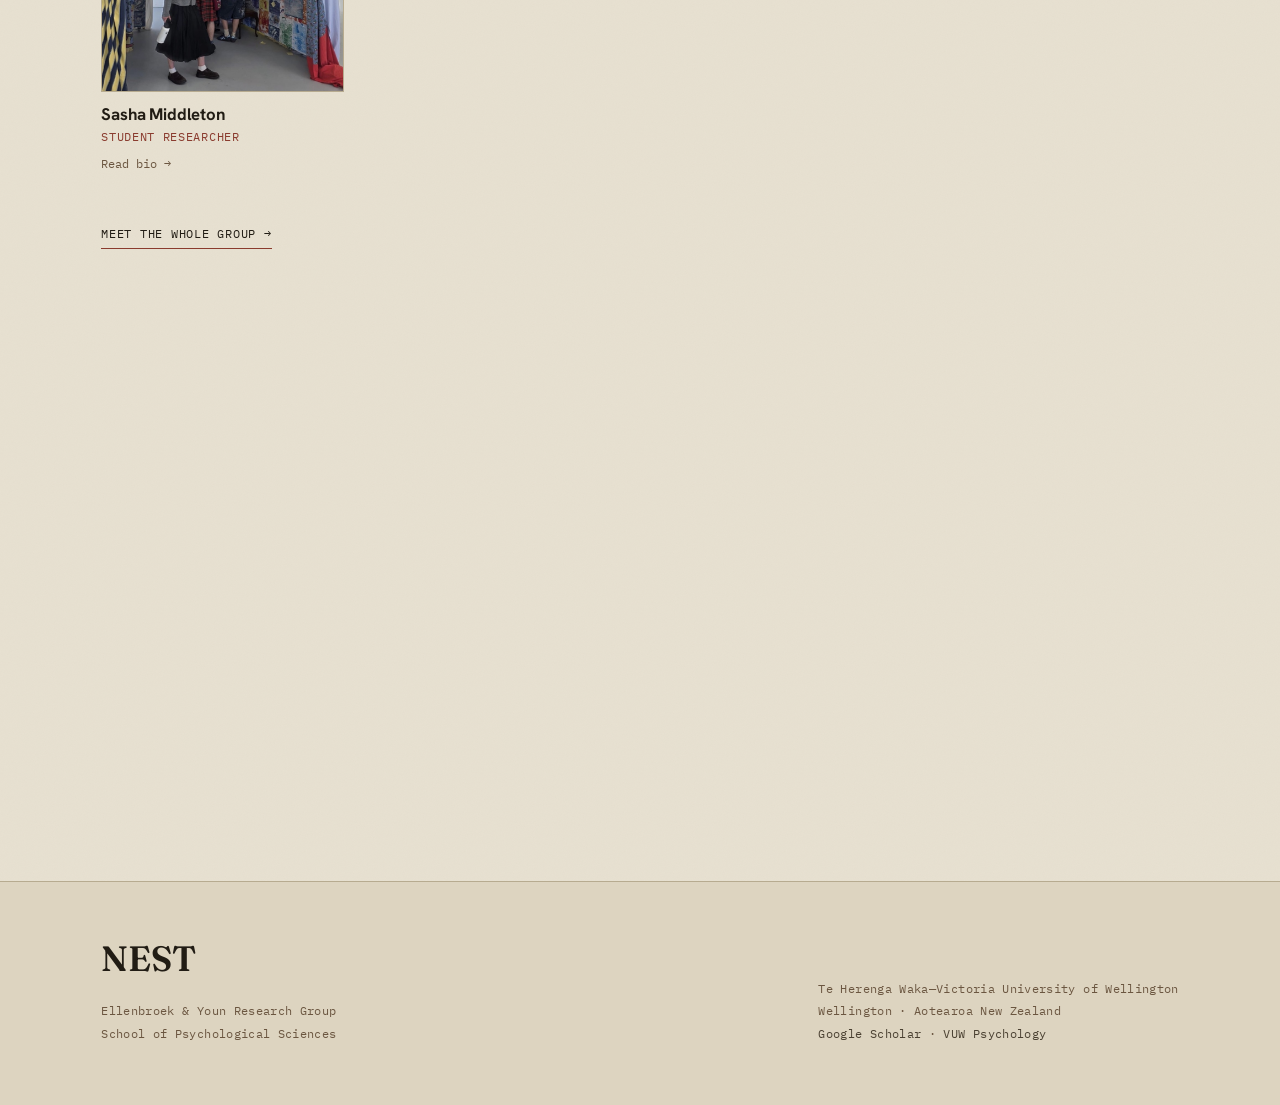
==== commit c09af87c: "Add Connor Stinson (Honours Student) and remove duplicate Annie Jencova entry" ====
--- a/index.html
+++ b/index.html
@@ -243,6 +243,14 @@
           <p class="person__more">Read bio →</p>
         </a>
 
+        <a class="person-card" href="people.html#connor-stinson">
+          <div class="person__portrait">
+            <img src="images/Connor_Stinson.png" alt="Portrait of Connor Stinson" />
+          </div>
+          <h3>Connor Stinson</h3>
+          <p class="role">Honours Student</p>
+          <p class="person__more">Read bio →</p>
+        </a>
 
         <a class="person-card" href="people.html#sasha-middleton">
           <div class="person__portrait">
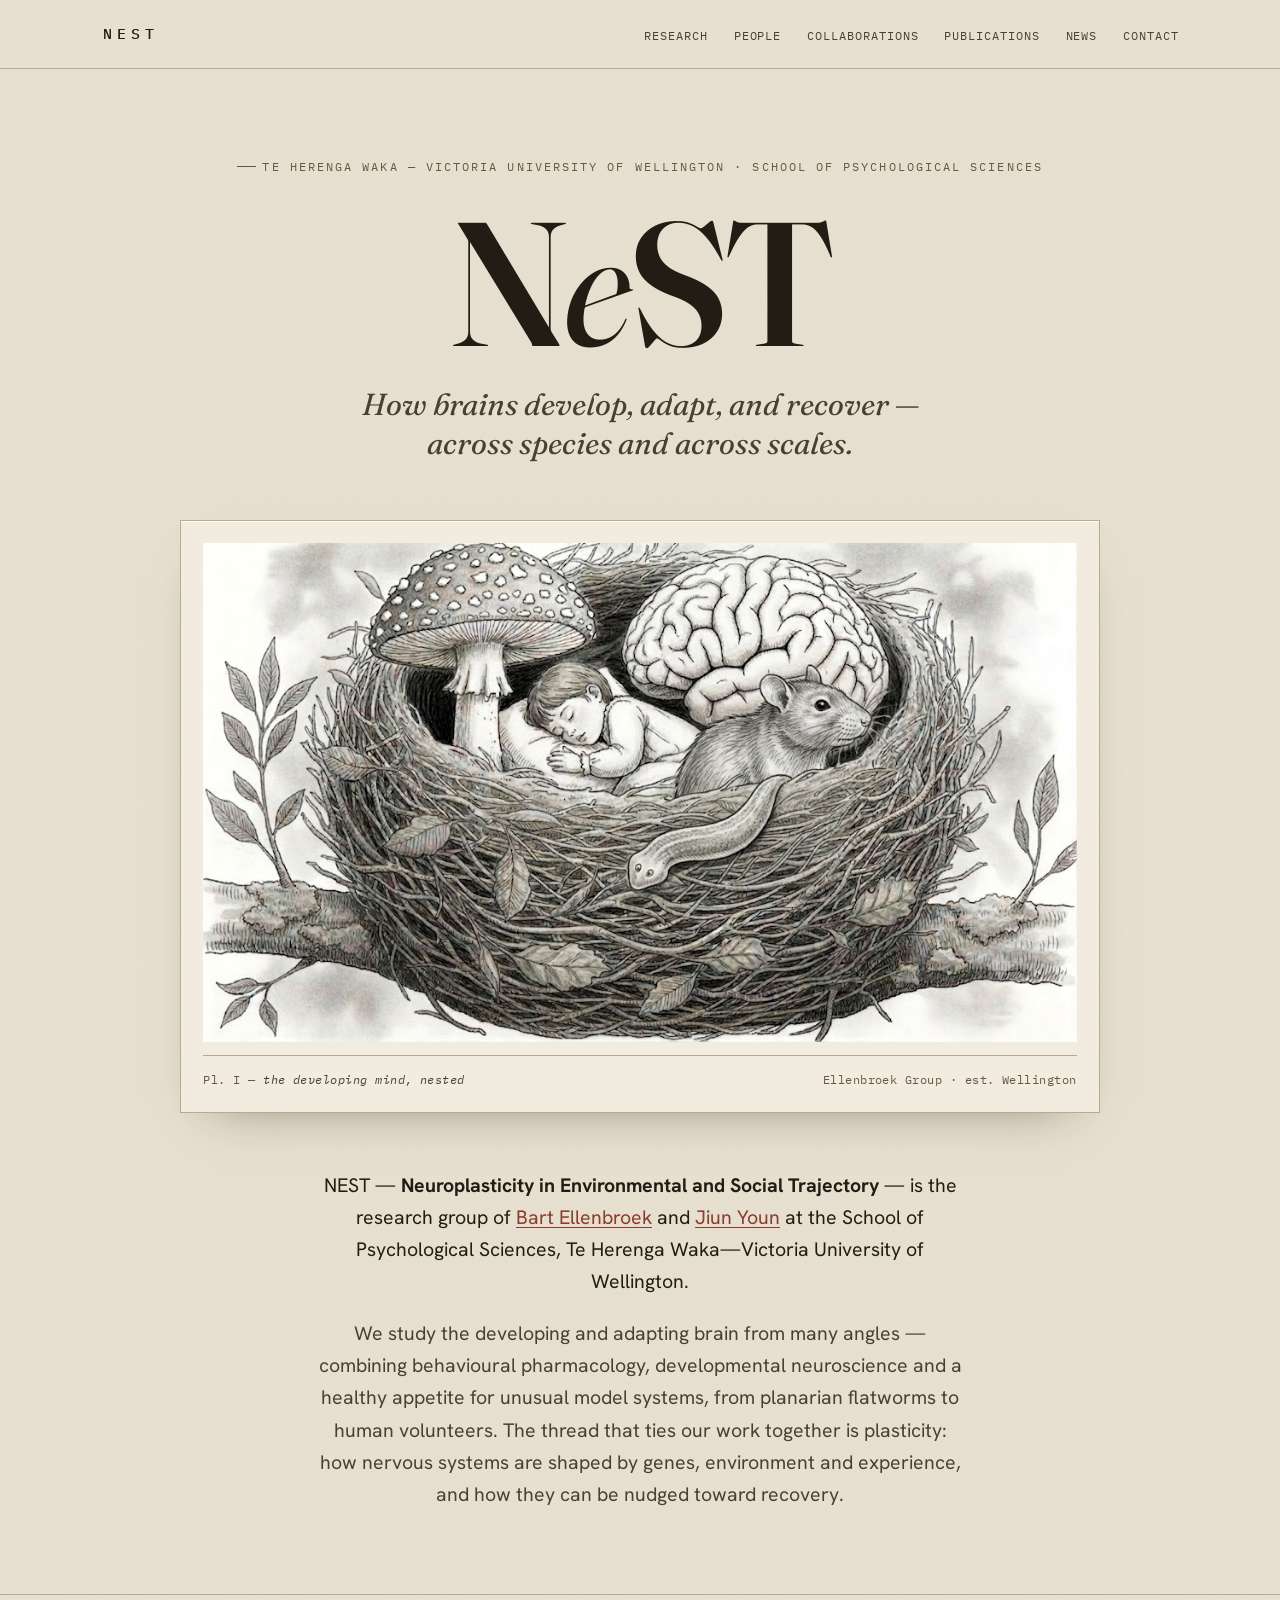
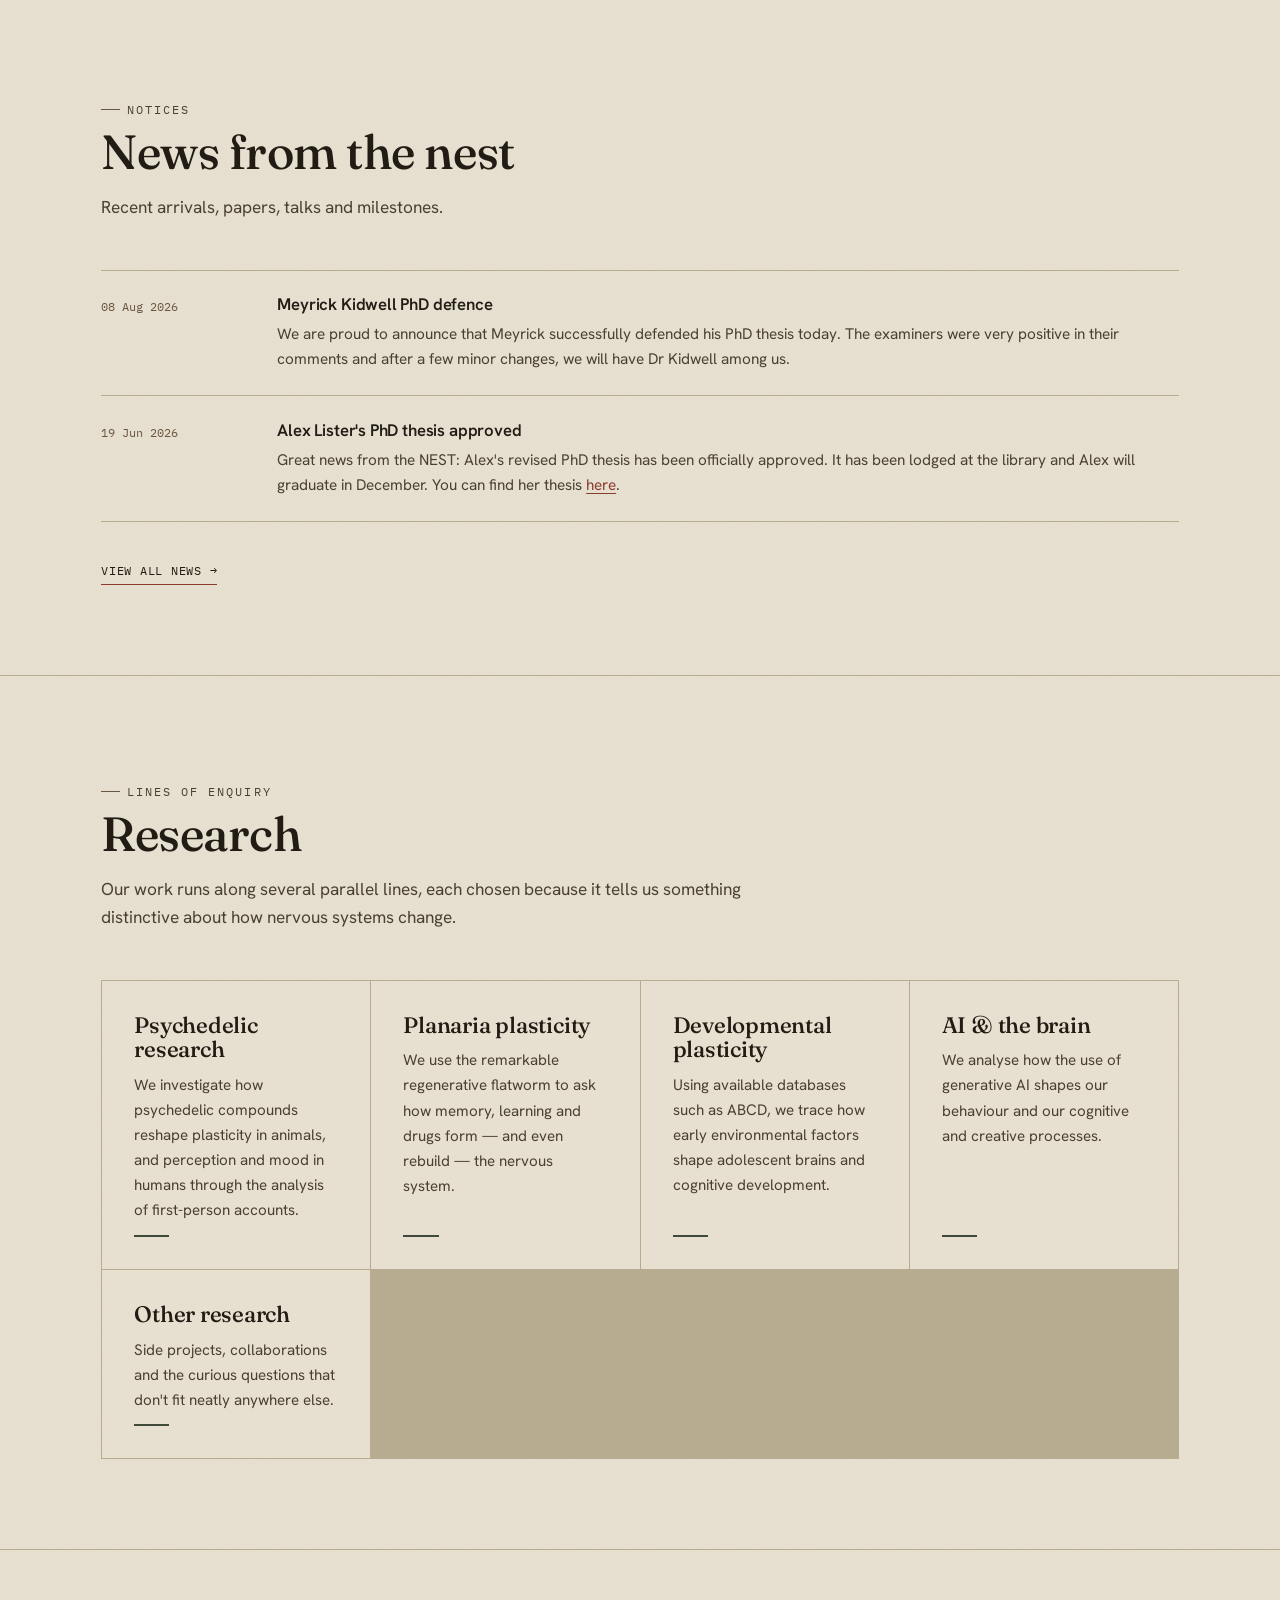
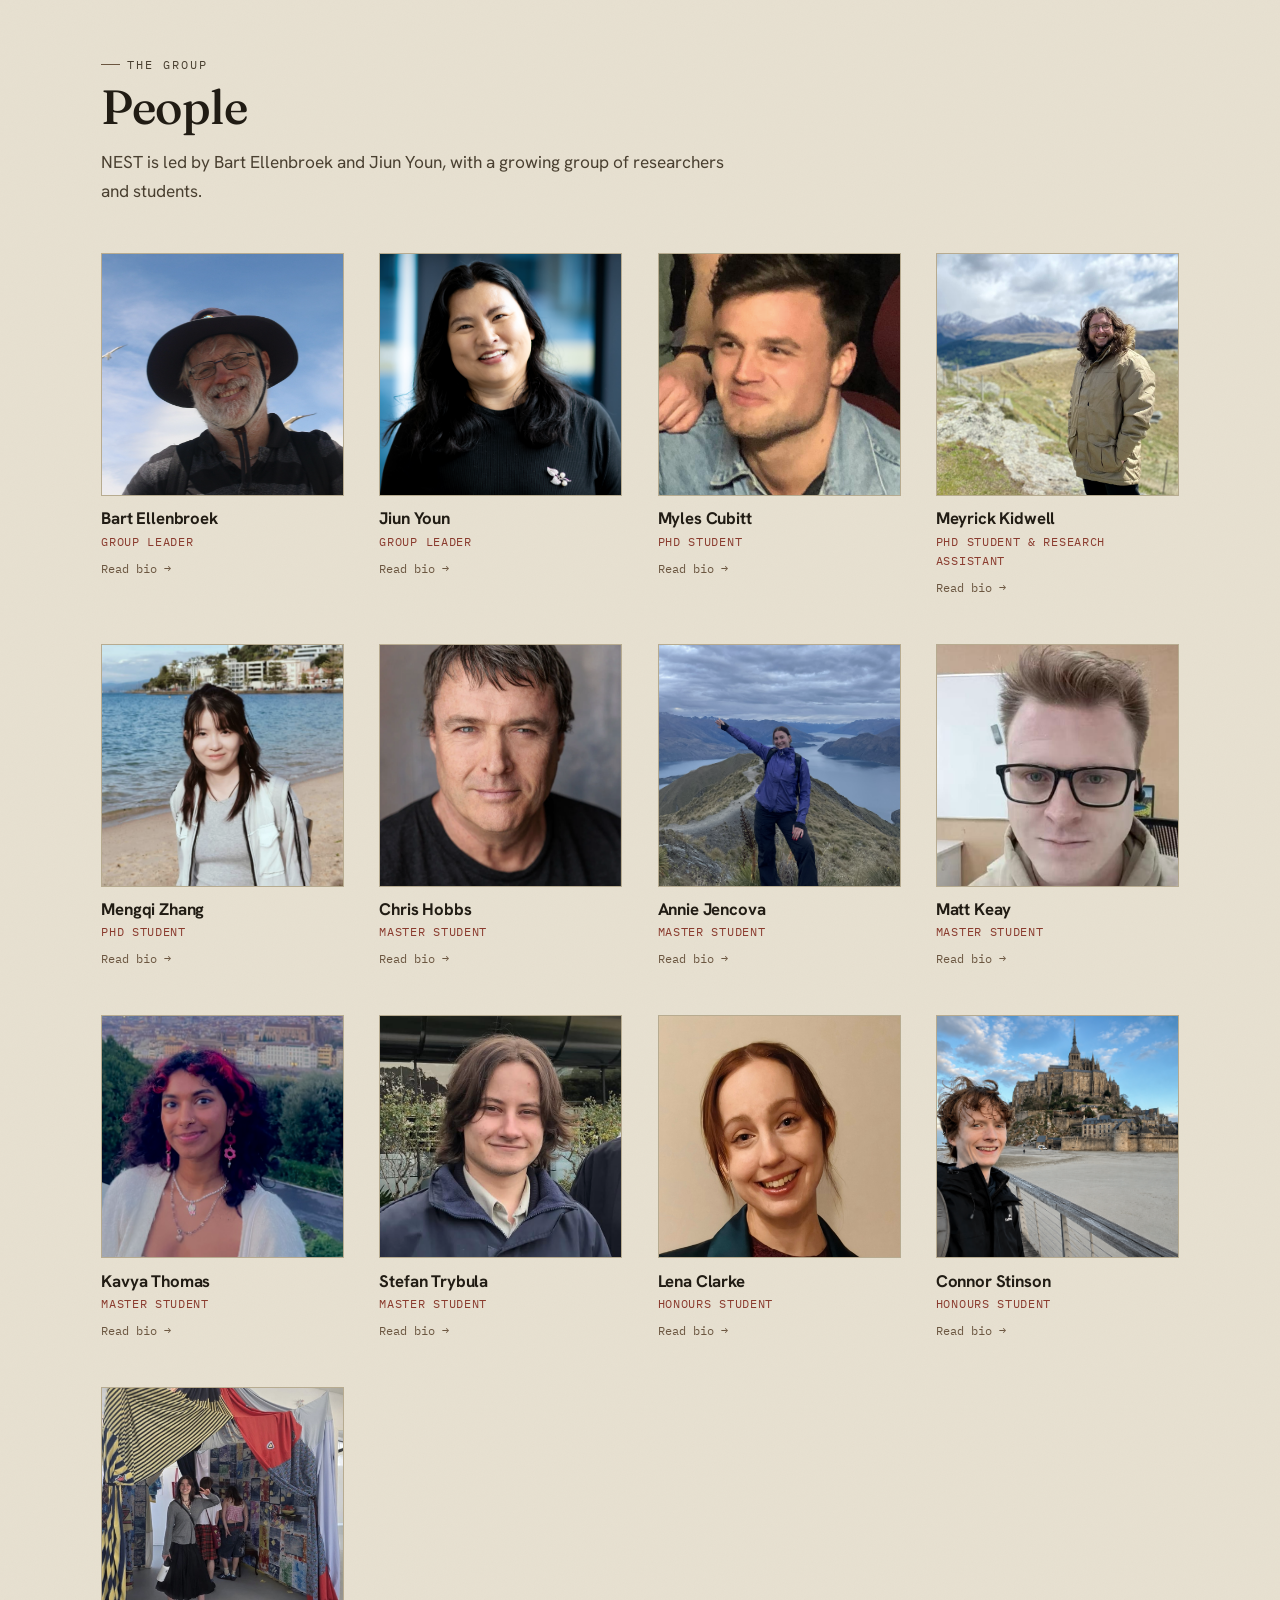
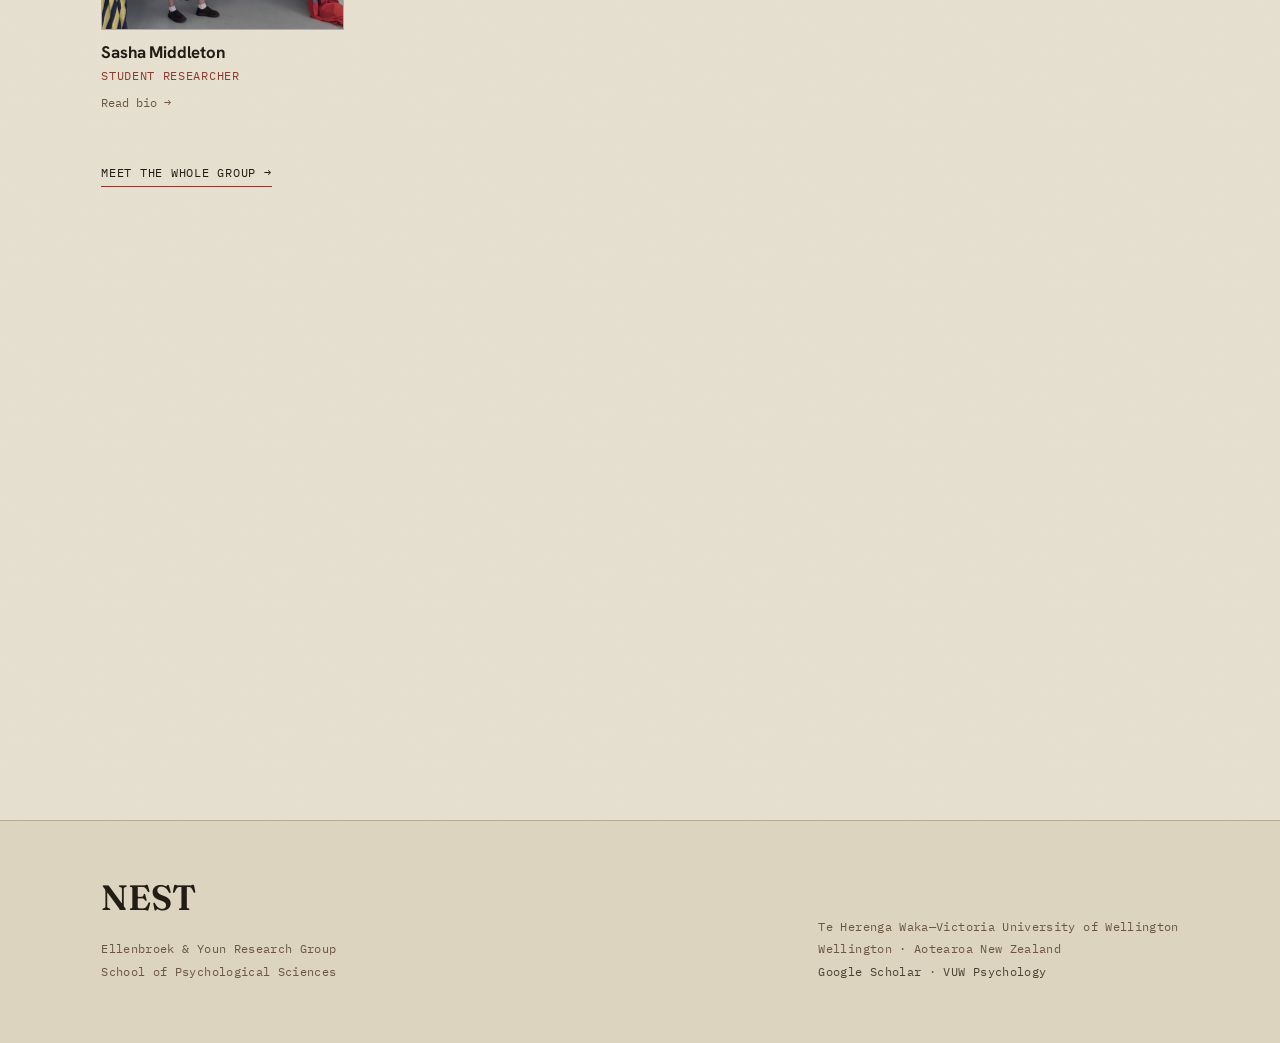
==== commit 2cbf3bec: "Add Meyrick Kidwell PhD defence news, limit front page to 2 items, create news archive" ====
--- a/index.html
+++ b/index.html
@@ -63,36 +63,21 @@
       </div>
       <ul class="news-list">
         <li class="news-item">
+          <time datetime="2026-08-08">08 Aug 2026</time>
+          <div>
+            <h3>Meyrick Kidwell PhD defence</h3>
+            <p>We are proud to announce that Meyrick successfully defended his PhD thesis today. The examiners were very positive in their comments and after a few minor changes, we will have Dr Kidwell among us.</p>
+          </div>
+        </li>
+        <li class="news-item">
           <time datetime="2026-06-19">19 Jun 2026</time>
           <div>
             <h3>Alex Lister's PhD thesis approved</h3>
             <p>Great news from the NEST: Alex's revised PhD thesis has been officially approved. It has been lodged at the library and Alex will graduate in December. You can find her thesis <a href="thesis/PhD/2026_Alex%20Lister.pdf" target="_blank">here</a>.</p>
           </div>
         </li>
-        <li class="news-item">
-          <time datetime="2026-06-17">17 Jun 2026</time>
-          <div>
-            <h3>Alex Lister PhD defence</h3>
-            <p>We are happy and proud to announce that today Alex successfully defended her PhD thesis. After a few minor changes, we can welcome Dr Lister.</p>
-          </div>
-        </li>
-        <li class="news-item">
-          <time datetime="2026-06">Jun 2026</time>
-          <div>
-            <h3>The new NEST website is live.</h3>
-            <p>Replace this entry with your latest news — a new publication, a grant, a conference, or a welcome to a new group member. Keeping a few recent items here is the easiest way to make the site feel alive.</p>
-          </div>
-        </li>
-        <!-- Template/Placeholder for new announcements:
-        <li class="news-item">
-          <time datetime="2026-00">— —</time>
-          <div>
-            <h3>Add your next announcement here.</h3>
-            <p>Each entry is a date and a short note. Newest at the top.</p>
-          </div>
-        </li>
-        -->
       </ul>
+      <a class="more-link" href="news-archive.html">View all news →</a>
     </div>
   </section>
 
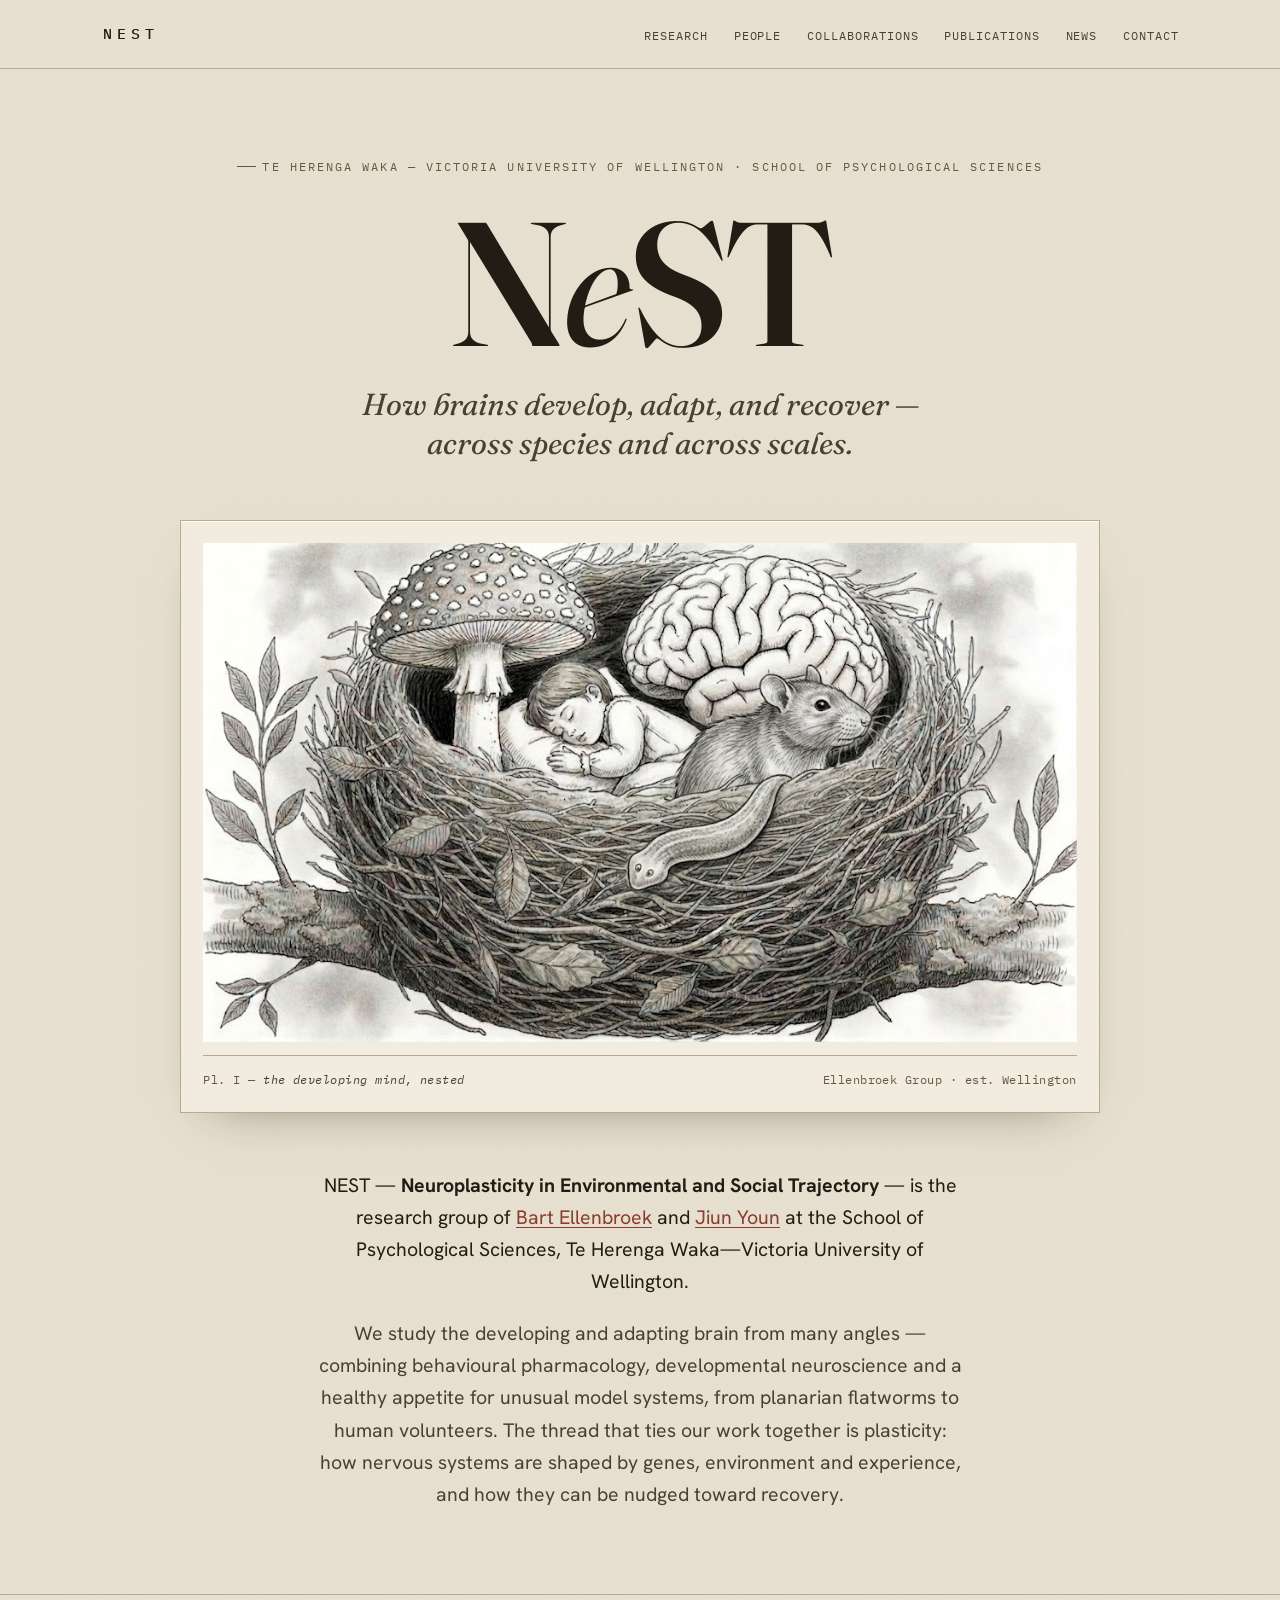
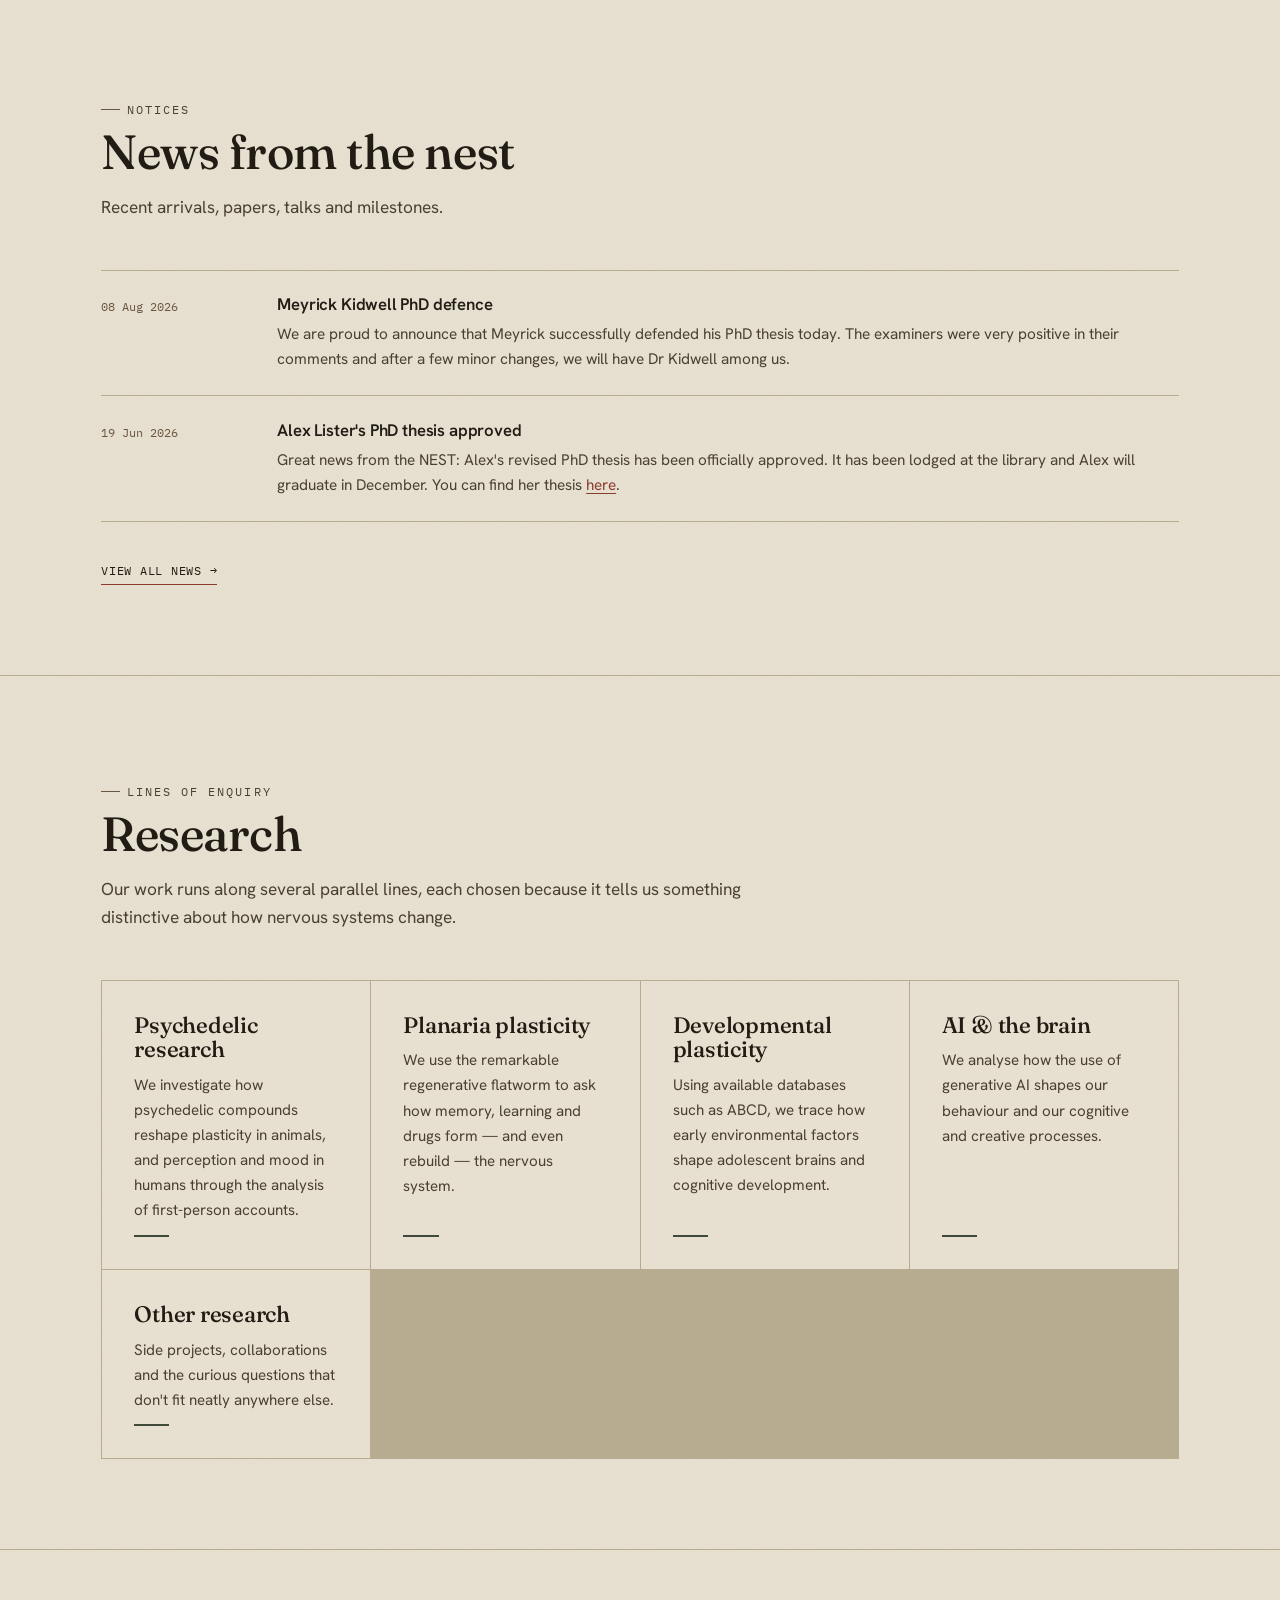
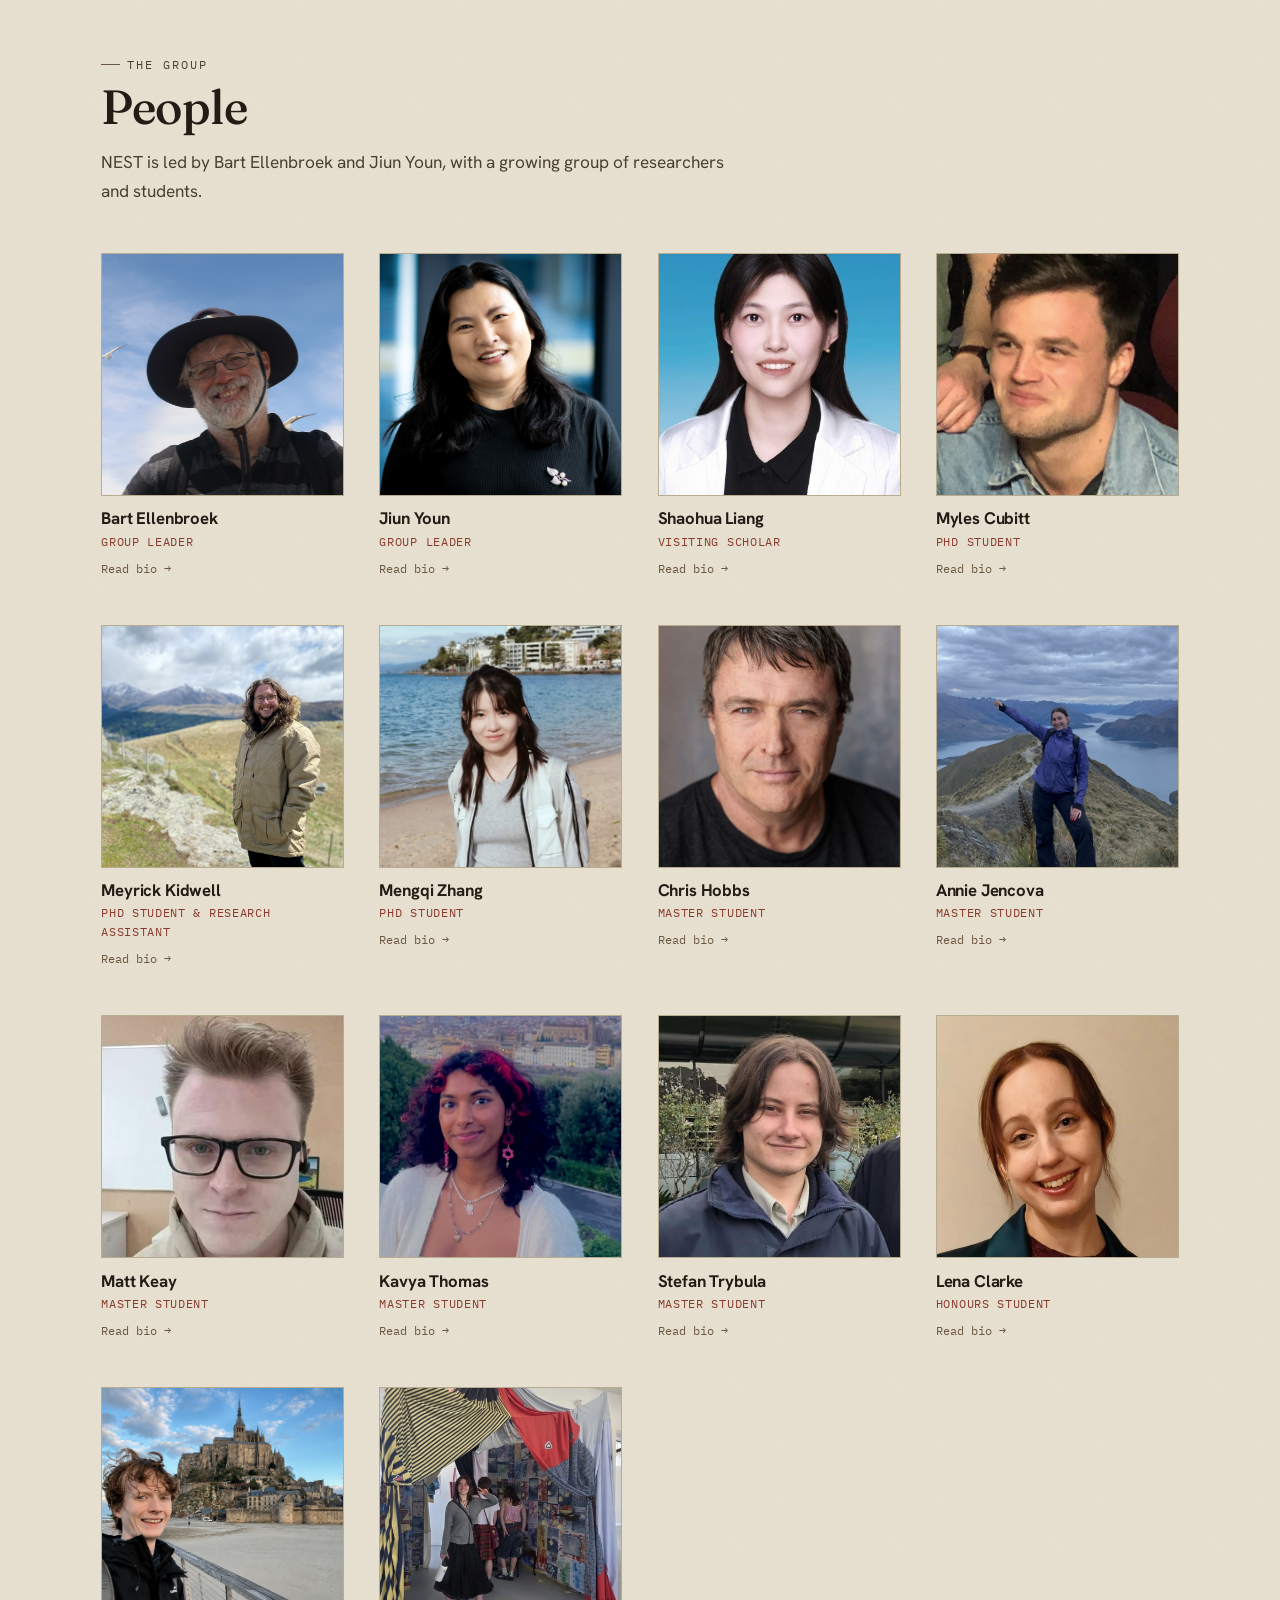
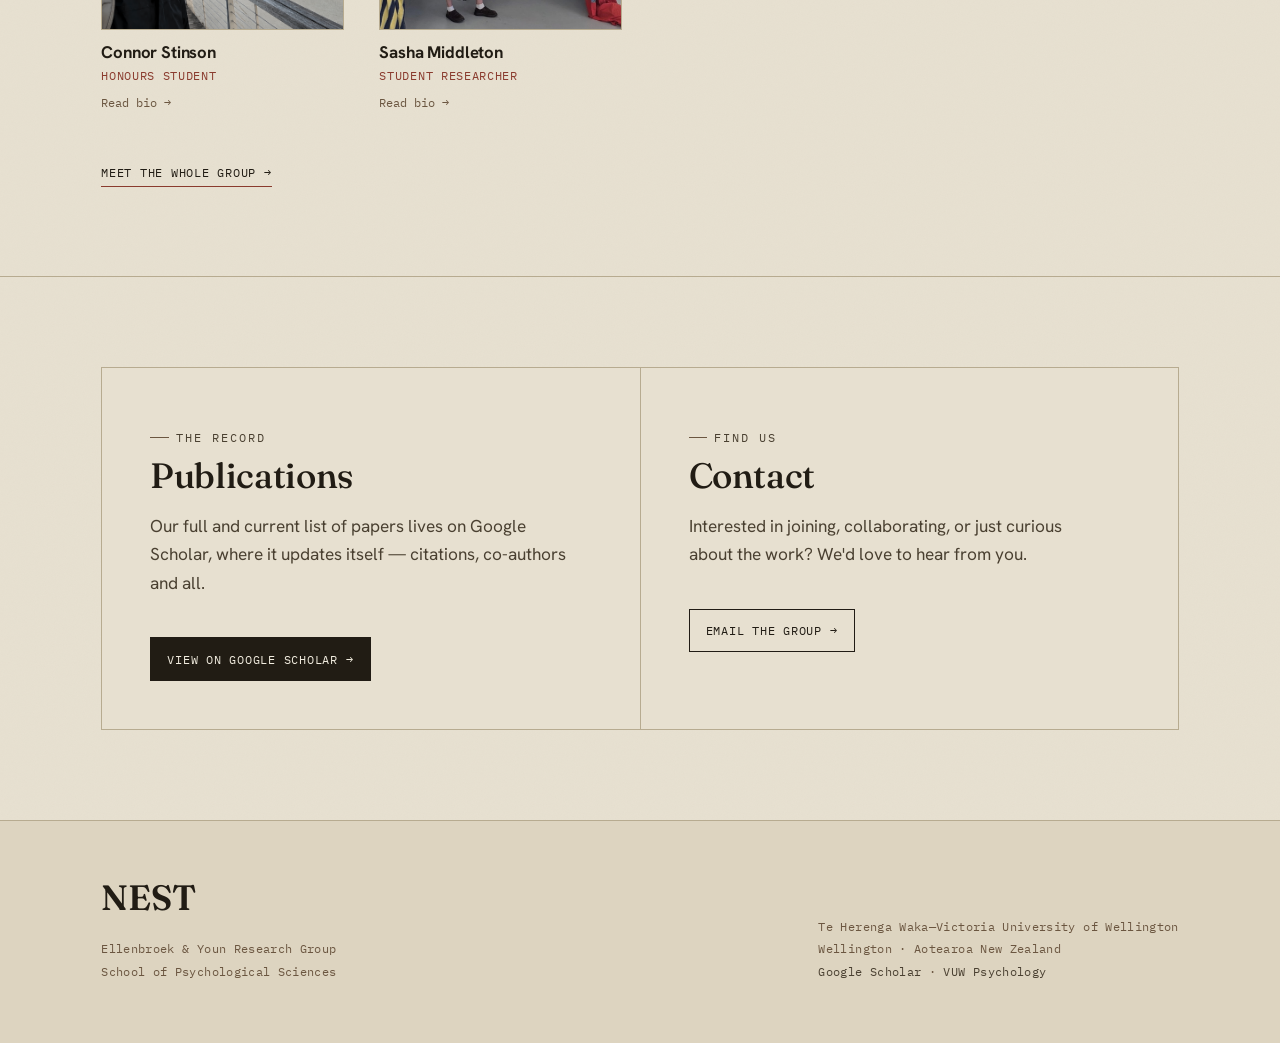
==== commit 2c8265a3: "Add Shaohua Liang (Visiting Scholar) to people and index pages" ====
--- a/index.html
+++ b/index.html
@@ -147,6 +147,15 @@
           <p class="person__more">Read bio →</p>
         </a>
 
+        <a class="person-card" href="people.html#shaohua-liang">
+          <div class="person__portrait">
+            <img src="images/Shaohau_Liang.jpg" alt="Portrait of Shaohua Liang" />
+          </div>
+          <h3>Shaohua Liang</h3>
+          <p class="role">Visiting Scholar</p>
+          <p class="person__more">Read bio →</p>
+        </a>
+
         <a class="person-card" href="people.html#myles-cubitt">
           <div class="person__portrait">
             <img src="images/Myles_Cubitt.jpg" alt="Portrait of Myles Cubitt" />
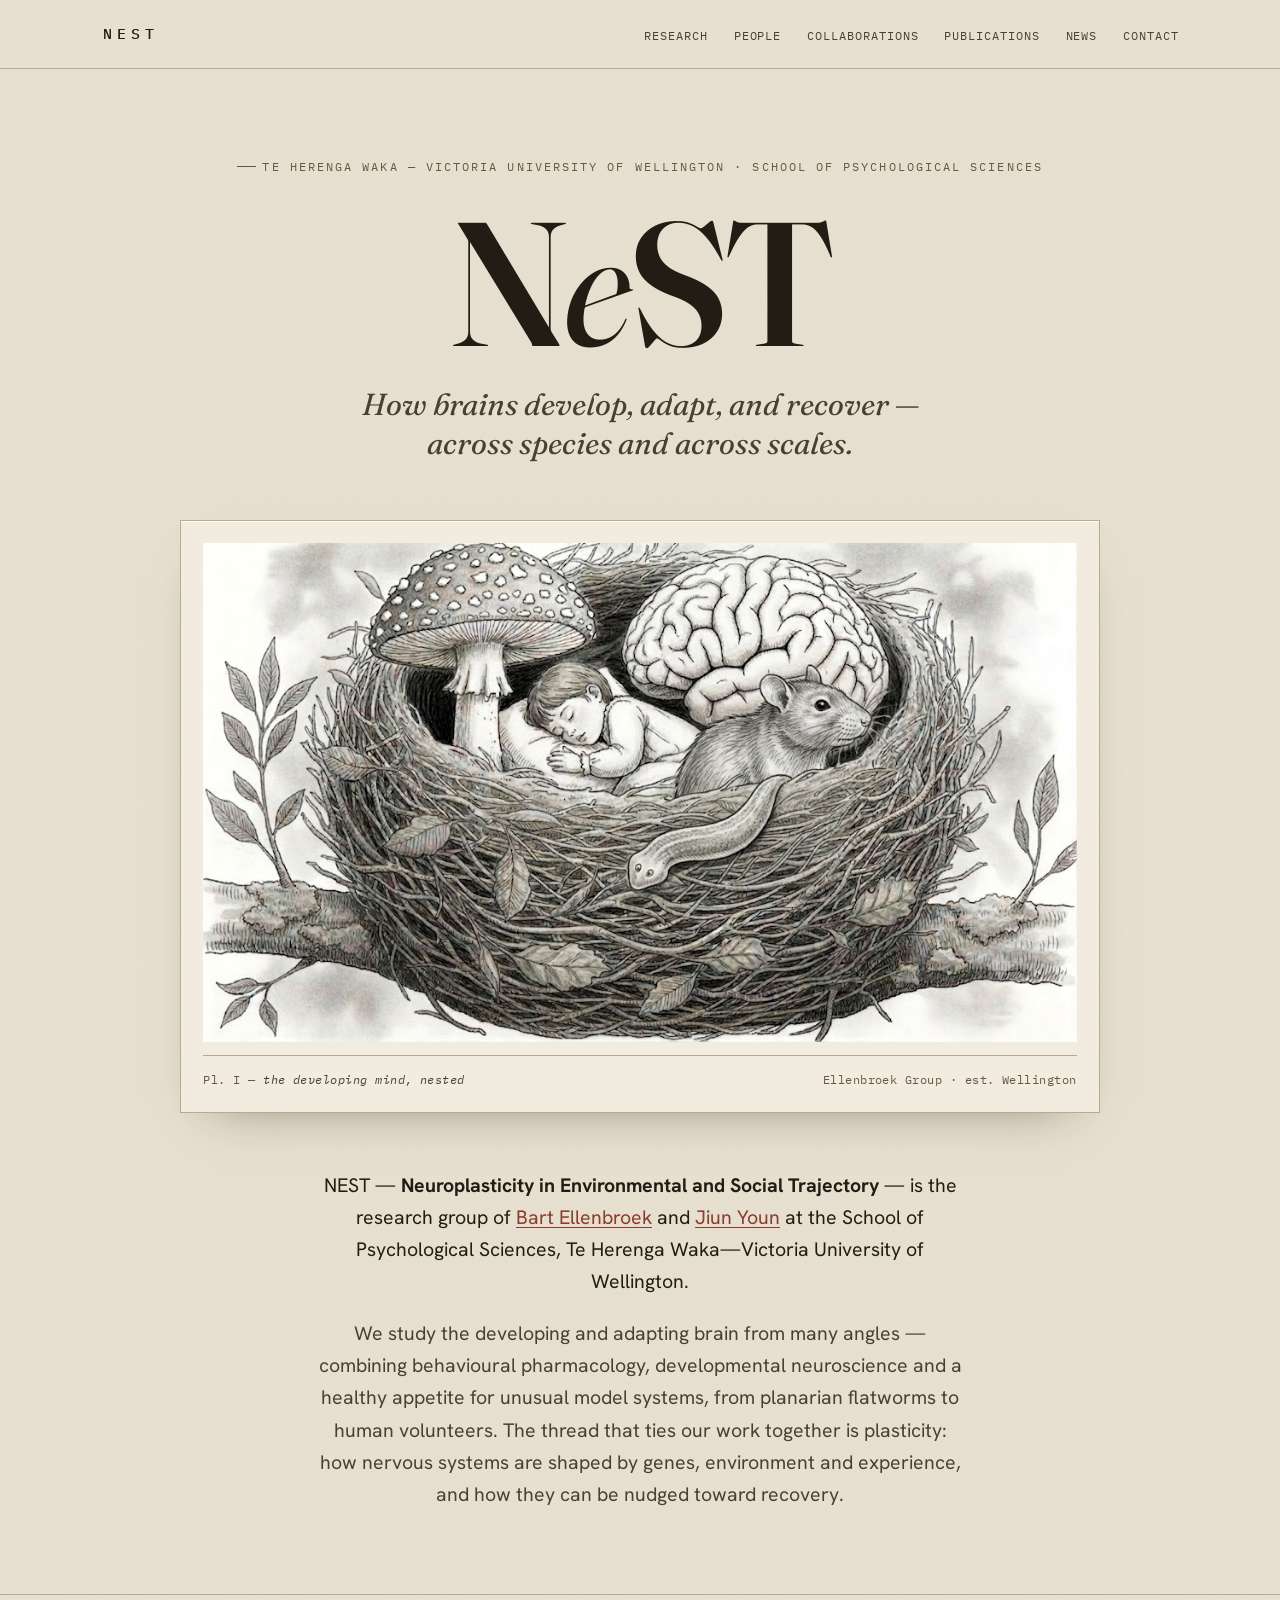
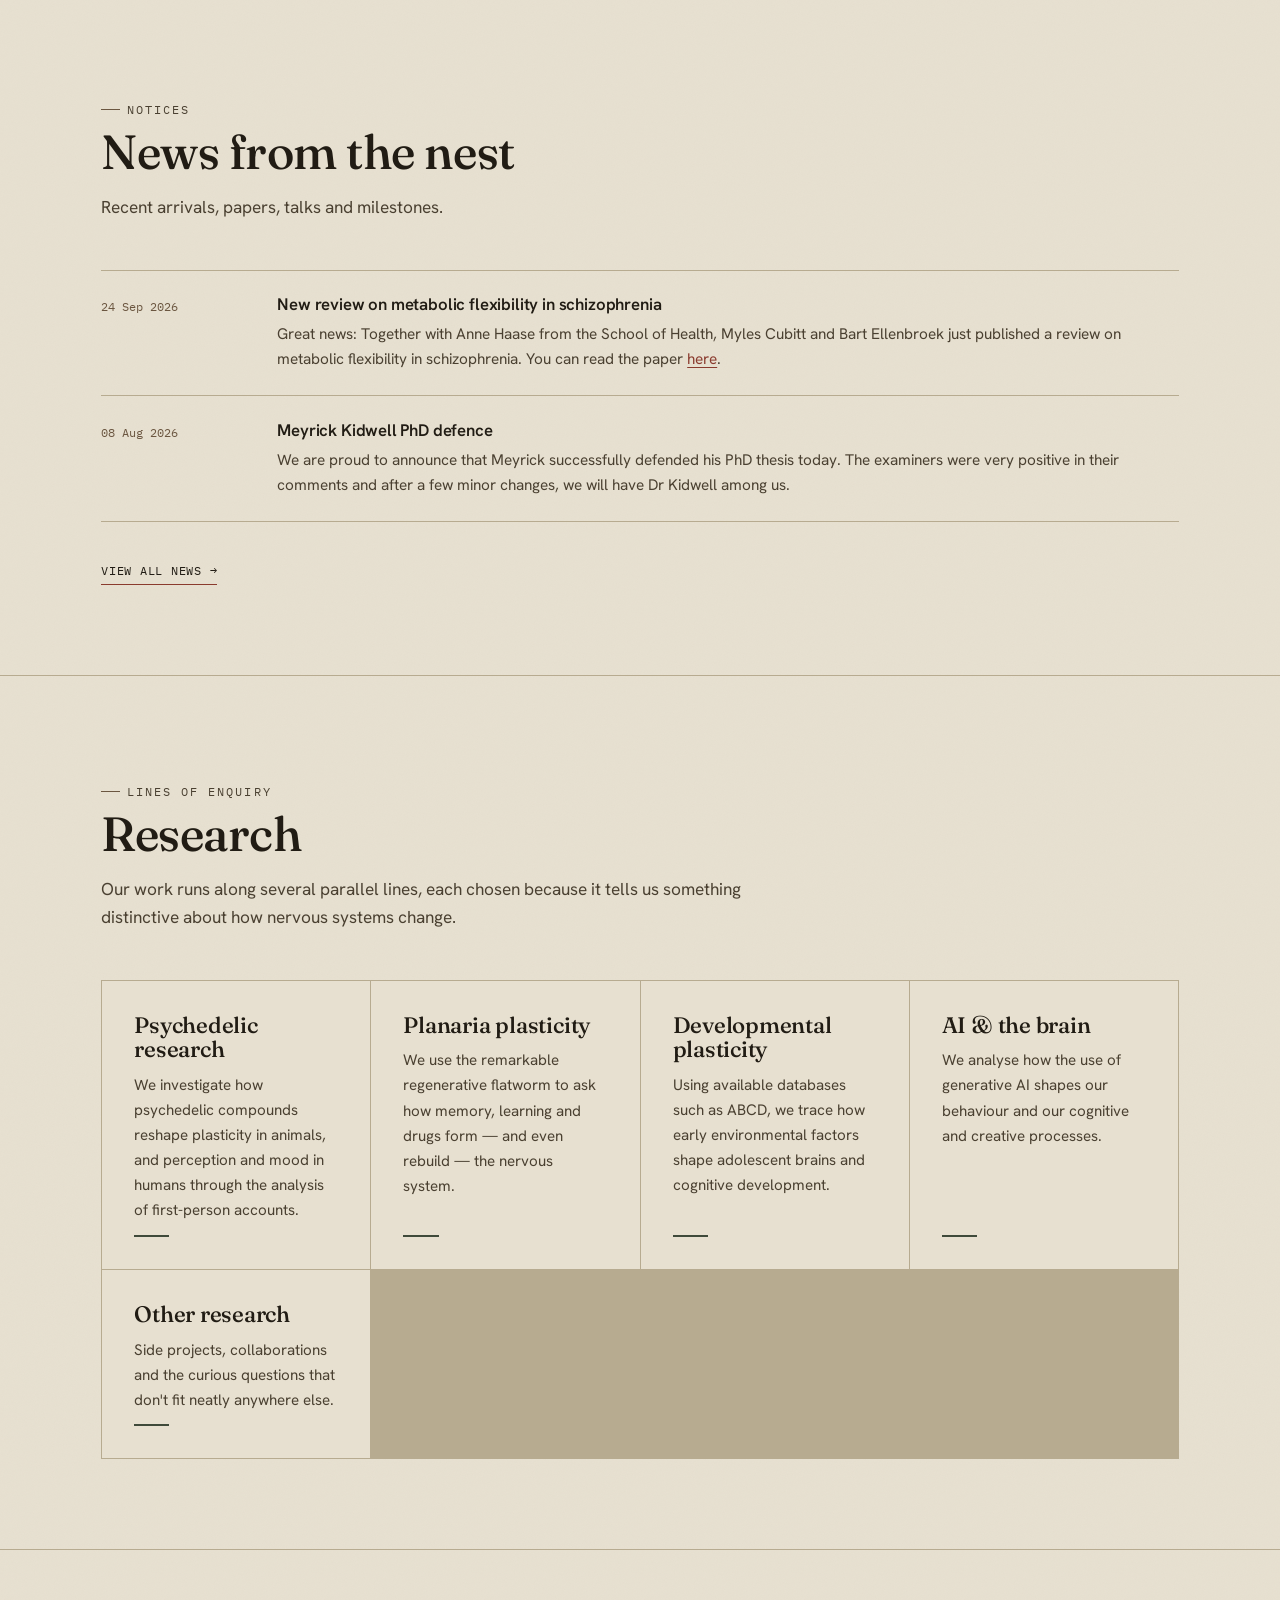
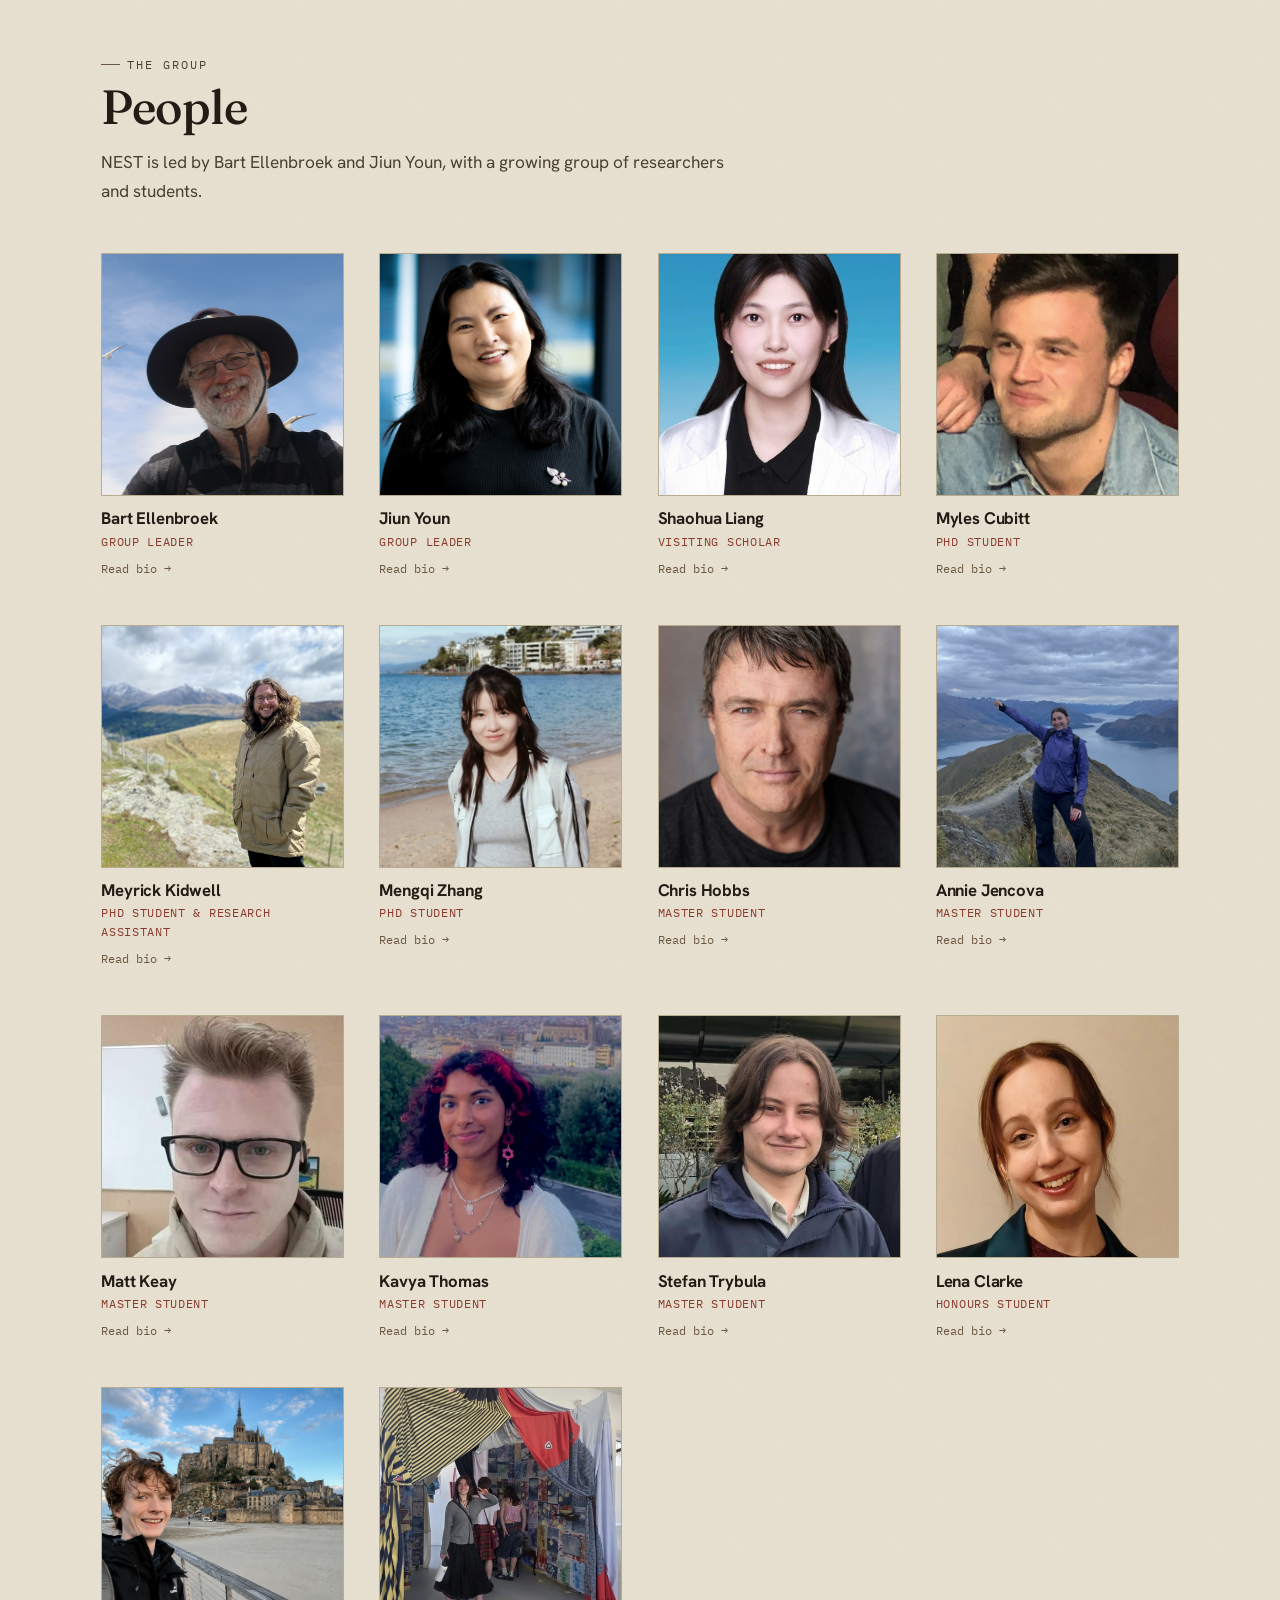
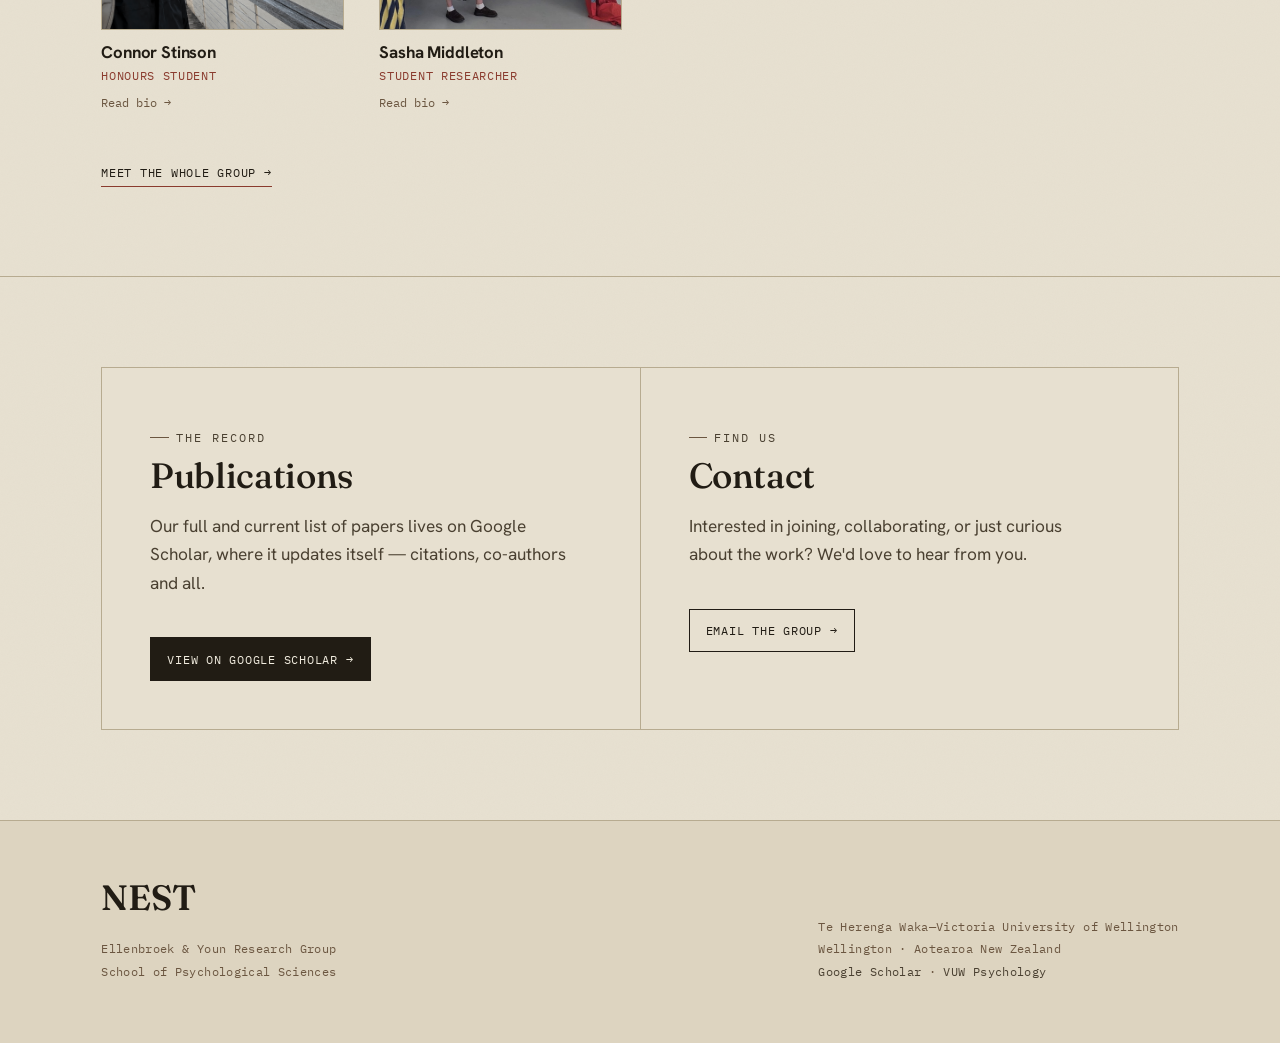
==== commit 5a7daba9: "Add review on metabolic flexibility in schizophrenia news item and update archive" ====
--- a/index.html
+++ b/index.html
@@ -63,17 +63,17 @@
       </div>
       <ul class="news-list">
         <li class="news-item">
+          <time datetime="2026-09-24">24 Sep 2026</time>
+          <div>
+            <h3>New review on metabolic flexibility in schizophrenia</h3>
+            <p>Great news: Together with Anne Haase from the School of Health, Myles Cubitt and Bart Ellenbroek just published a review on metabolic flexibility in schizophrenia. You can read the paper <a href="https://www.mdpi.com/2218-273X/16/10/1397" target="_blank" rel="noopener">here</a>.</p>
+          </div>
+        </li>
+        <li class="news-item">
           <time datetime="2026-08-08">08 Aug 2026</time>
           <div>
             <h3>Meyrick Kidwell PhD defence</h3>
             <p>We are proud to announce that Meyrick successfully defended his PhD thesis today. The examiners were very positive in their comments and after a few minor changes, we will have Dr Kidwell among us.</p>
-          </div>
-        </li>
-        <li class="news-item">
-          <time datetime="2026-06-19">19 Jun 2026</time>
-          <div>
-            <h3>Alex Lister's PhD thesis approved</h3>
-            <p>Great news from the NEST: Alex's revised PhD thesis has been officially approved. It has been lodged at the library and Alex will graduate in December. You can find her thesis <a href="thesis/PhD/2026_Alex%20Lister.pdf" target="_blank">here</a>.</p>
           </div>
         </li>
       </ul>
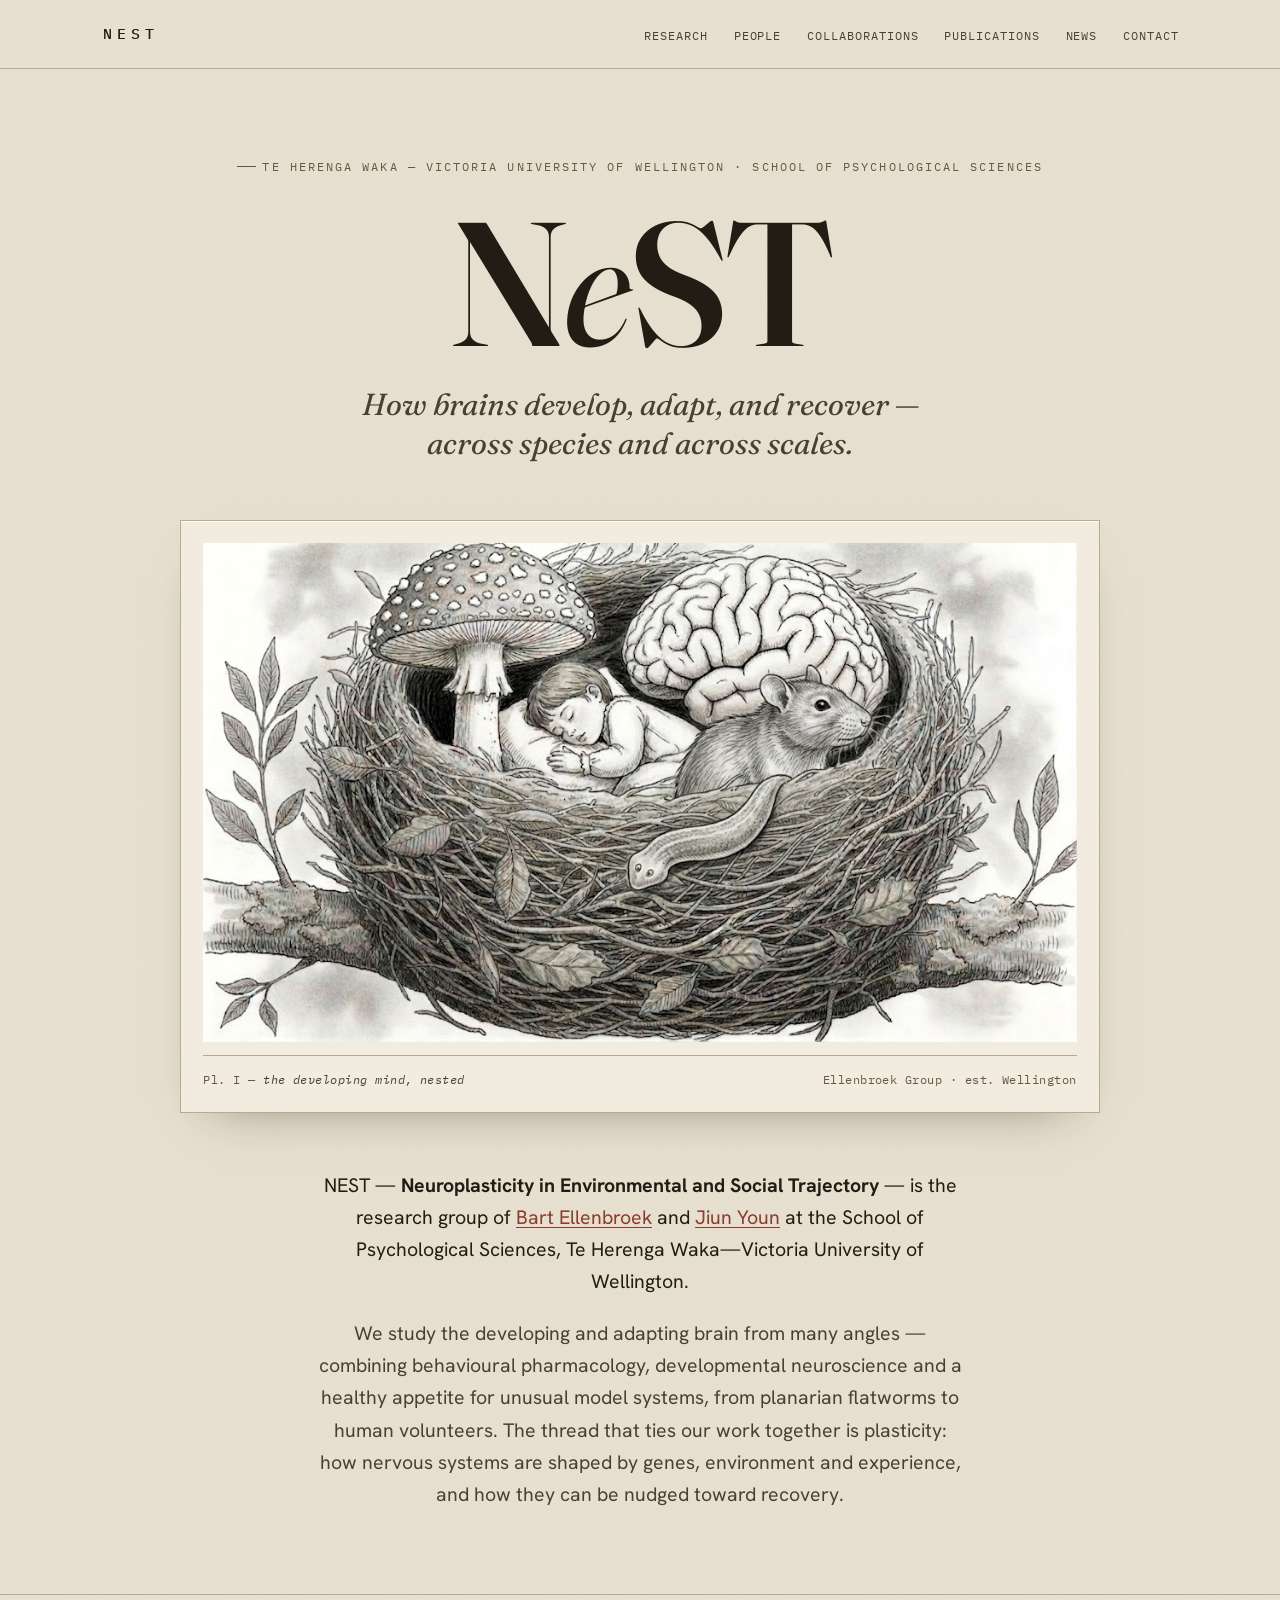
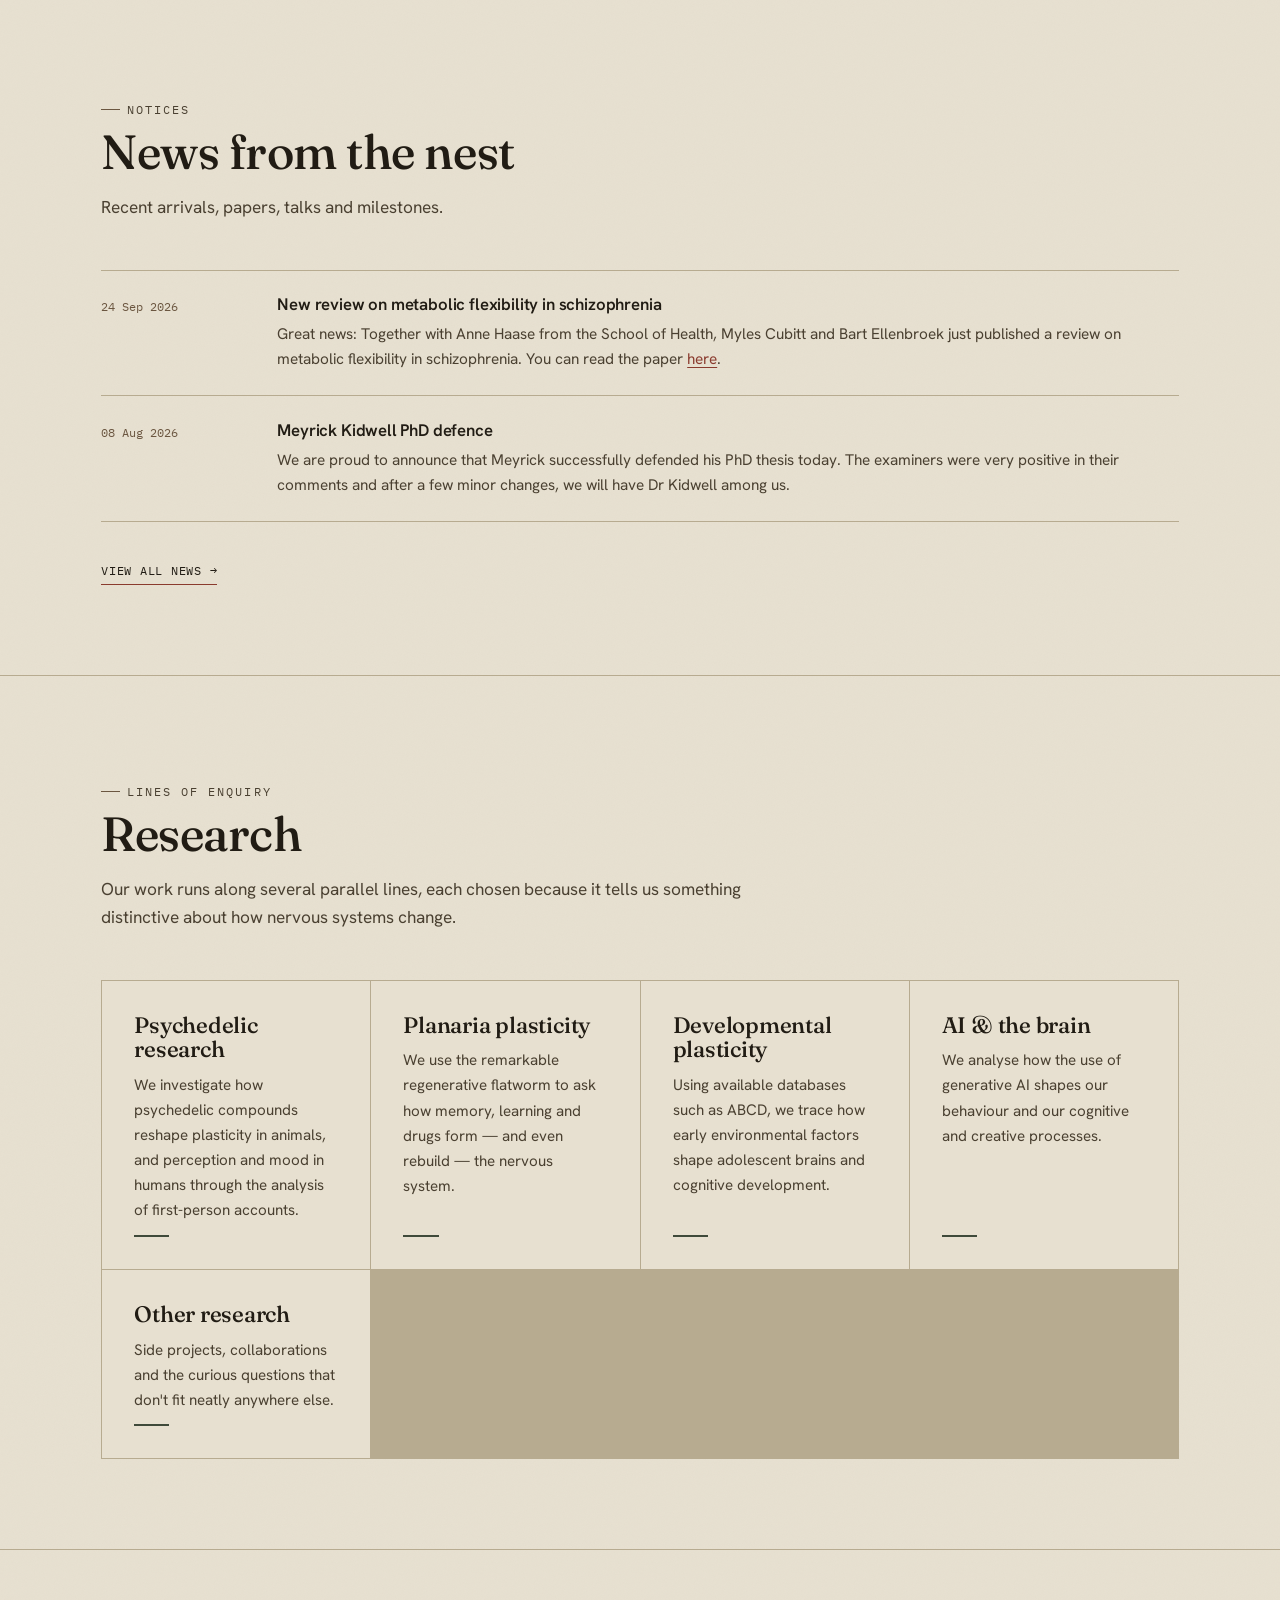
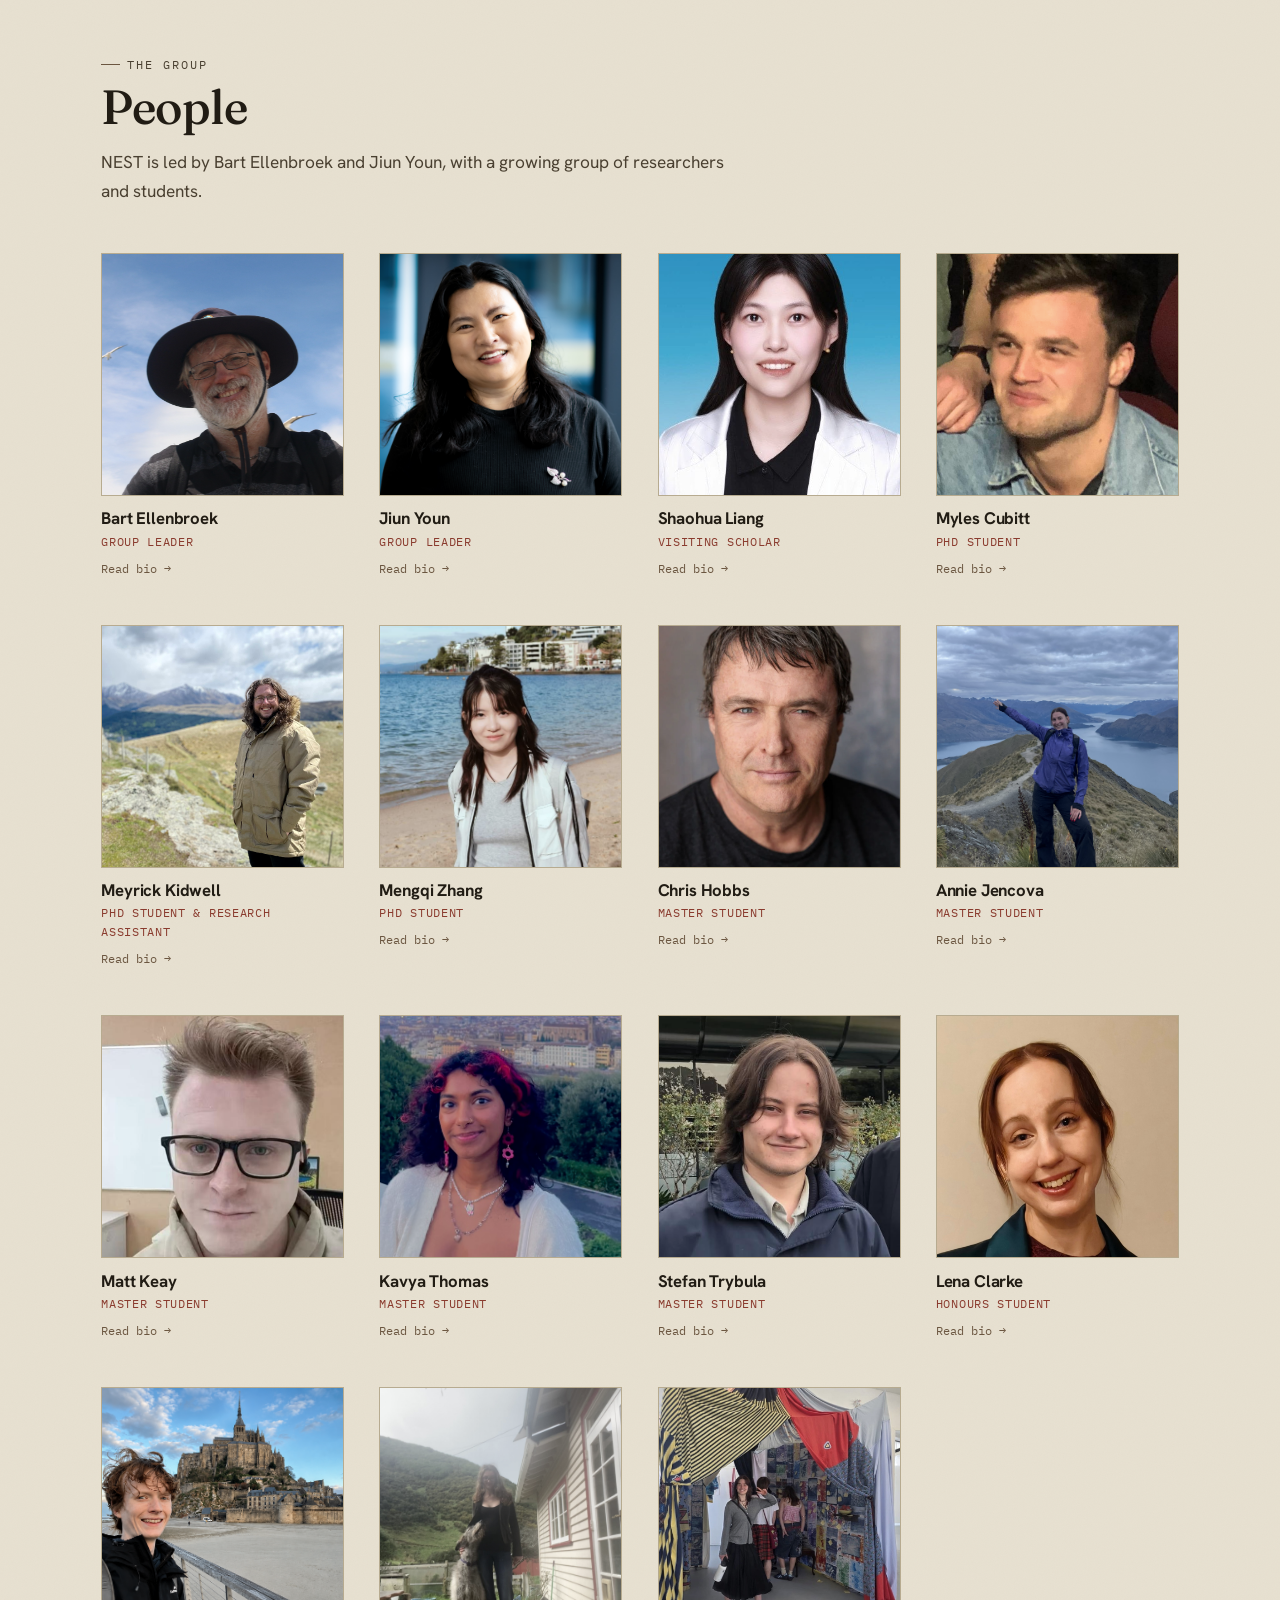
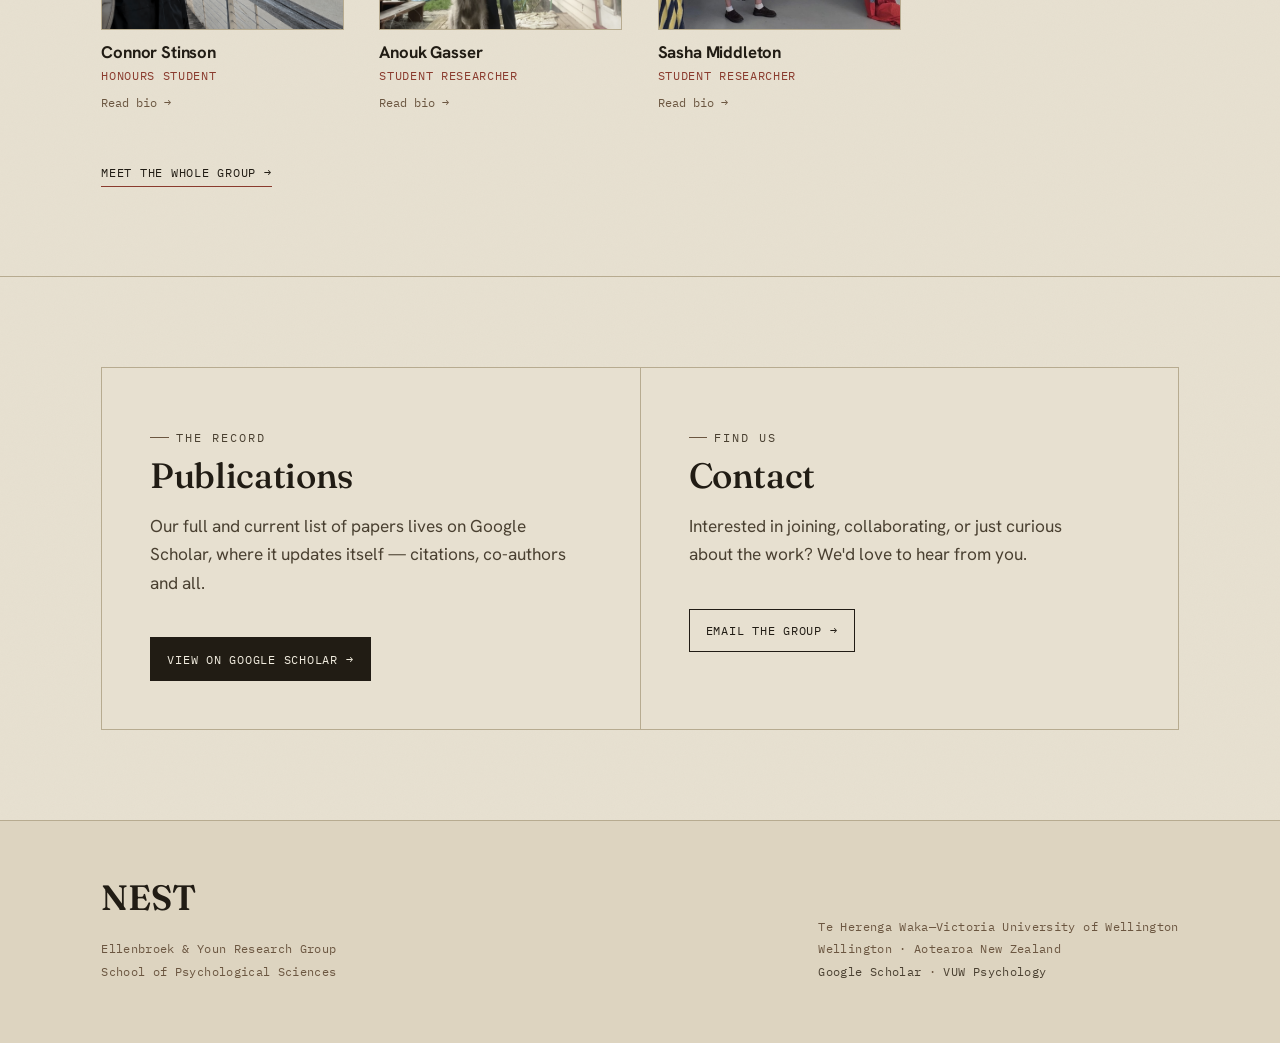
==== commit 16f416d9: "Add Anouk Gasser (Student Researcher) to index and people pages" ====
--- a/index.html
+++ b/index.html
@@ -3,6 +3,7 @@
 <head>
 <meta charset="UTF-8" />
 <meta name="viewport" content="width=device-width, initial-scale=1.0" />
+<meta name="google-site-verification" content="QOJxYjuS79v-W2SlKhe8LDYNDK3MdZ1T1IrRL24-Nls" />
 <title>NEST — Ellenbroek & Youn Research Group · Te Herenga Waka—Victoria University of Wellington</title>
 <meta name="description" content="NEST is the research group of Prof. Bart Ellenbroek at the School of Psychological Sciences, Te Herenga Waka—Victoria University of Wellington, studying how brains develop, adapt and recover across species and scales." />
 
@@ -246,6 +247,15 @@
           <p class="person__more">Read bio →</p>
         </a>
 
+        <a class="person-card" href="people.html#anouk-gasser">
+          <div class="person__portrait">
+            <img src="images/Anouk_Gasser.jpg" alt="Portrait of Anouk Gasser" />
+          </div>
+          <h3>Anouk Gasser</h3>
+          <p class="role">Student Researcher</p>
+          <p class="person__more">Read bio →</p>
+        </a>
+
         <a class="person-card" href="people.html#sasha-middleton">
           <div class="person__portrait">
             <img src="images/Sasha_Middleton.jpg" alt="Portrait of Sasha Middleton" />
